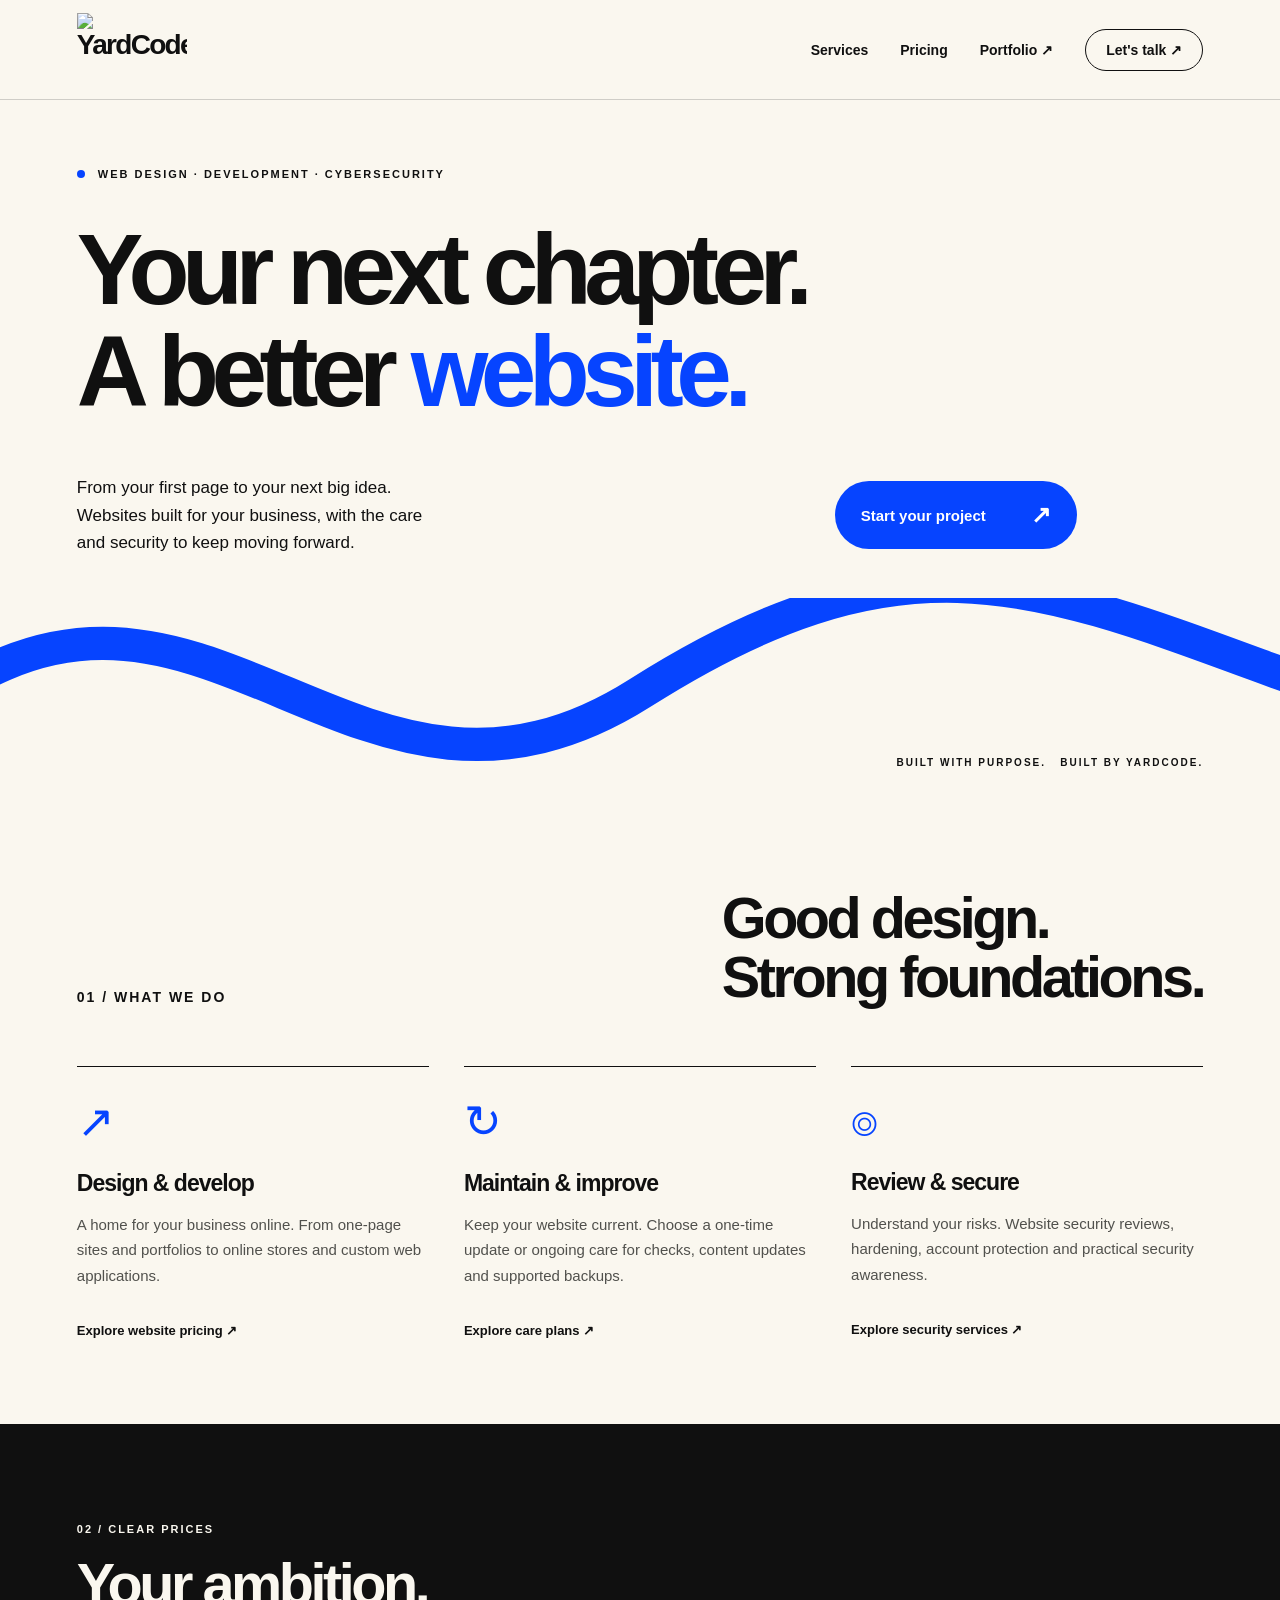
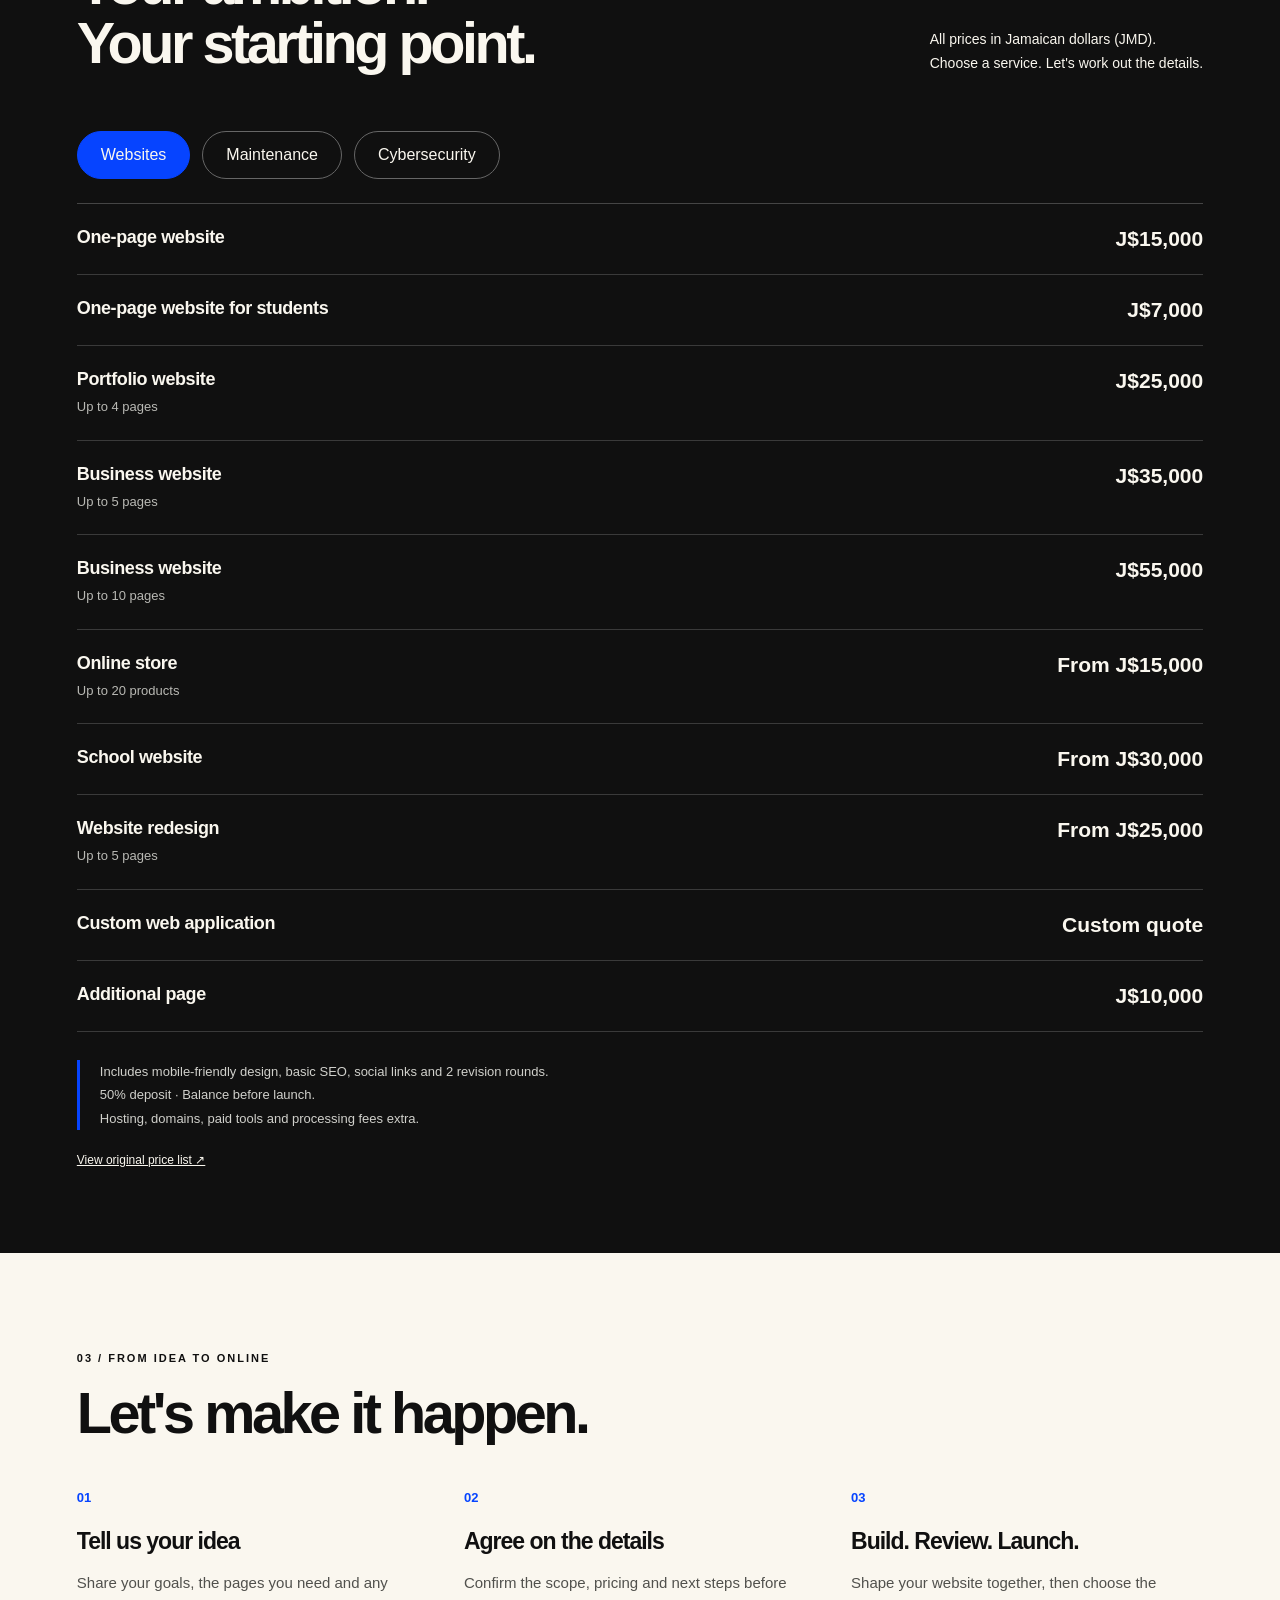
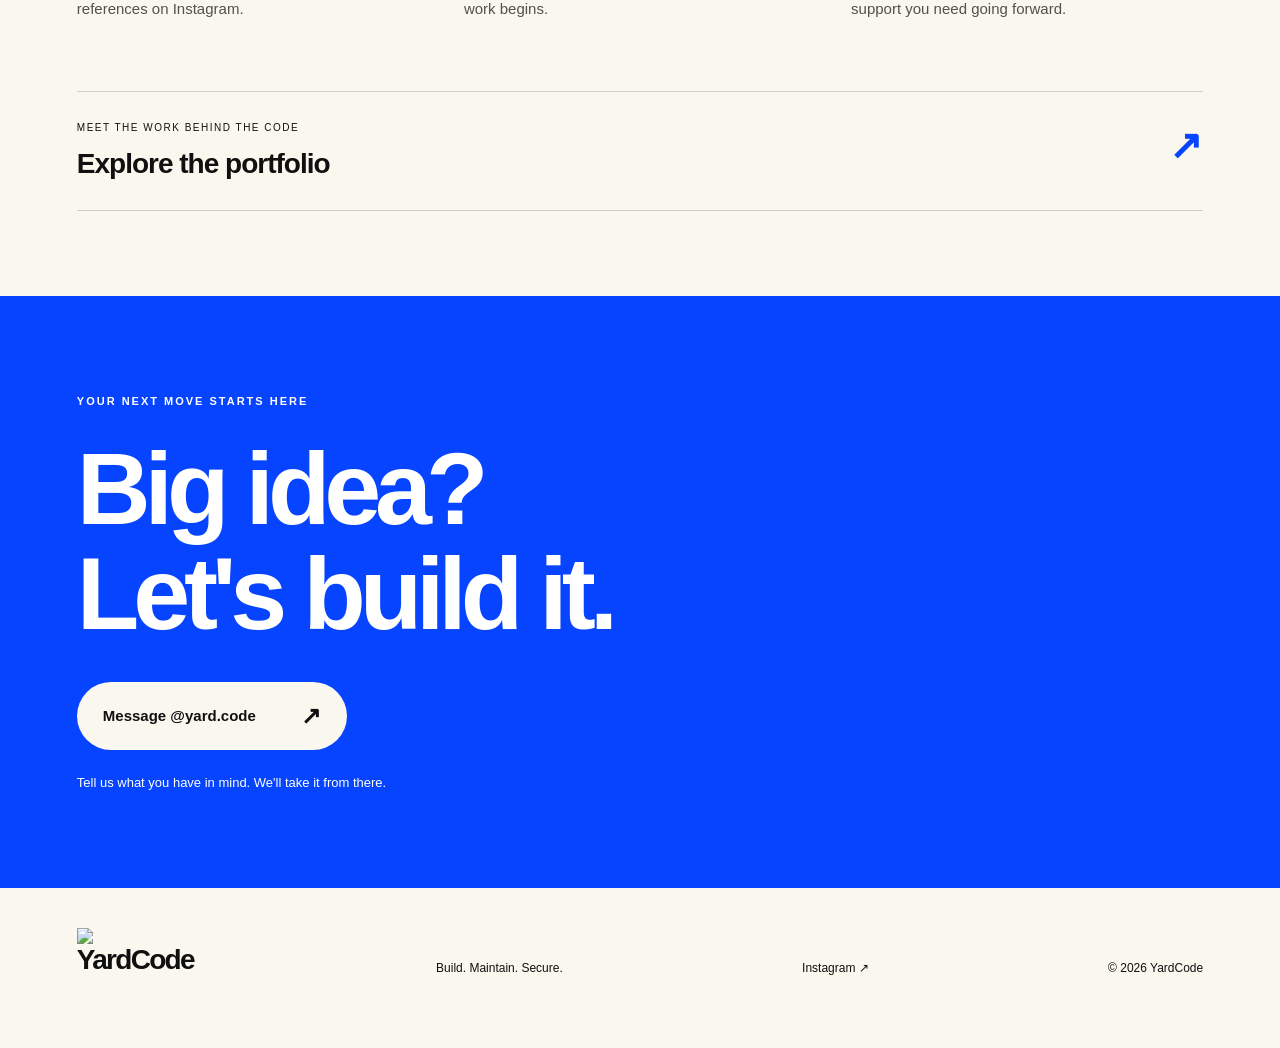
==== index.html @ d96e3e29 "Add responsive YardCode website" ====
<!doctype html>
<html lang="en"><head><meta charset="utf-8"><meta name="viewport" content="width=device-width,initial-scale=1"><meta name="description" content="YardCode web design, website maintenance and cybersecurity services. Explore transparent pricing in Jamaican dollars and discuss your project."><meta name="theme-color" content="#0644ff"><title>YardCode — Build. Maintain. Secure.</title><link rel="stylesheet" href="style.css"><script src="app.js" defer></script></head>
<body><a class="skip" href="#main">Skip to content</a>
<header><a class="wordmark" href="#" aria-label="YardCode home"><img src="assets/yardcode-logo.png" alt="YardCode" width="1536" height="1024"></a><button class="menu" aria-expanded="false" aria-controls="navigation">Menu +</button><nav id="navigation" aria-label="Main navigation"><a href="#services">Services</a><a href="#pricing">Pricing</a><a href="https://kevorwilliams18-a11y.github.io/" target="_blank" rel="noopener noreferrer">Portfolio ↗</a><a class="small-cta instagram" href="https://www.instagram.com/yard.code?psln=MWxhOWpmZmo4ZGNocQ==">Let's talk ↗</a></nav></header>
<main id="main"><section class="hero"><div class="eyebrow"><span class="dot"></span> WEB DESIGN · DEVELOPMENT · CYBERSECURITY</div><h1>Your next chapter.<br>A better <em>website.</em></h1><div class="hero-bottom"><p>From your first page to your next big idea.<br>Websites built for your business, with the care<br class="desktop"> and security to keep moving forward.</p><a class="button instagram" href="https://www.instagram.com/yard.code?psln=MWxhOWpmZmo4ZGNocQ==">Start your project <span>↗</span></a></div><div class="hero-art" aria-hidden="true"><svg viewBox="0 0 1200 200" preserveAspectRatio="none"><path d="M-100 150 C180 -140 320 300 600 100 S1000 5 1300 120"/></svg><span>BUILT WITH PURPOSE. &nbsp; BUILT BY YARDCODE.</span></div></section>
<section class="services section" id="services"><div class="section-top"><p class="eyebrow">01 / WHAT WE DO</p><h2>Good design.<br>Strong foundations.</h2></div><div class="service-grid"><article><span class="icon">↗</span><h3>Design & develop</h3><p>A home for your business online. From one-page sites and portfolios to online stores and custom web applications.</p><a href="#pricing" data-select="web">Explore website pricing ↗</a></article><article><span class="icon">↻</span><h3>Maintain & improve</h3><p>Keep your website current. Choose a one-time update or ongoing care for checks, content updates and supported backups.</p><a href="#pricing" data-select="care">Explore care plans ↗</a></article><article><span class="icon">⌾</span><h3>Review & secure</h3><p>Understand your risks. Website security reviews, hardening, account protection and practical security awareness.</p><a href="#pricing" data-select="security">Explore security services ↗</a></article></div></section>
<section class="pricing section" id="pricing"><div class="section-top"><div><p class="eyebrow">02 / CLEAR PRICES</p><h2>Your ambition.<br>Your starting point.</h2></div><p>All prices in Jamaican dollars (JMD).<br>Choose a service. Let's work out the details.</p></div><div class="tabs" role="tablist" aria-label="Pricing categories"><button id="tab-web" role="tab" aria-selected="true" aria-controls="price-panel" data-category="web">Websites</button><button id="tab-care" role="tab" aria-selected="false" aria-controls="price-panel" data-category="care" tabindex="-1">Maintenance</button><button id="tab-security" role="tab" aria-selected="false" aria-controls="price-panel" data-category="security" tabindex="-1">Cybersecurity</button></div><div id="price-panel" role="tabpanel" aria-labelledby="tab-web" tabindex="0"><div id="price-list"></div><div class="terms" id="terms"></div><a id="price-reference" href="assets/web-prices.jpeg" target="_blank" rel="noopener">View original price list ↗</a></div></section>
<section class="process section"><p class="eyebrow">03 / FROM IDEA TO ONLINE</p><h2>Let's make it happen.</h2><div class="process-grid"><article><b>01</b><h3>Tell us your idea</h3><p>Share your goals, the pages you need and any references on Instagram.</p></article><article><b>02</b><h3>Agree on the details</h3><p>Confirm the scope, pricing and next steps before work begins.</p></article><article><b>03</b><h3>Build. Review. Launch.</h3><p>Shape your website together, then choose the support you need going forward.</p></article></div><a class="portfolio" href="https://kevorwilliams18-a11y.github.io/" target="_blank" rel="noopener noreferrer"><span>MEET THE WORK BEHIND THE CODE</span><strong>Explore the portfolio</strong><b>↗</b></a></section>
<section class="contact section" id="contact"><p class="eyebrow">YOUR NEXT MOVE STARTS HERE</p><h2>Big idea?<br>Let's build it.</h2><a class="button light instagram" href="https://www.instagram.com/yard.code?psln=MWxhOWpmZmo4ZGNocQ==">Message @yard.code <span>↗</span></a><p>Tell us what you have in mind. We'll take it from there.</p></section></main><footer><a class="wordmark" href="#"><img src="assets/yardcode-logo.png" alt="YardCode" width="1536" height="1024"></a><p>Build. Maintain. Secure.</p><a class="instagram" href="https://www.instagram.com/yard.code?psln=MWxhOWpmZmo4ZGNocQ==">Instagram ↗</a><small>© <span id="year">2026</span> YardCode</small></footer></body></html>
---- style.css ----
:root{--paper:#faf7ef;--ink:#101010;--blue:#0644ff;--line:#cfcdc7}*{box-sizing:border-box}html{scroll-behavior:smooth;scroll-padding-top:100px}body{margin:0;background:var(--paper);color:var(--ink);font-family:Arial,Helvetica,sans-serif}a{color:inherit;text-decoration:none}button{font:inherit;cursor:pointer}a:focus-visible,button:focus-visible,[tabindex]:focus-visible{outline:3px solid #ff9c30;outline-offset:5px}.skip{position:fixed;top:-100px;z-index:10;background:var(--ink);color:white;padding:15px}.skip:focus{top:0}header{height:100px;display:flex;justify-content:space-between;align-items:center;padding:0 6%;border-bottom:1px solid var(--line)}.wordmark{font-size:28px;font-weight:900;letter-spacing:-1.7px}.wordmark span{color:var(--blue)}.wordmark b{display:inline-block;margin-left:8px;color:var(--blue)}nav{display:flex;gap:32px;align-items:center;font-size:14px;font-weight:600}.small-cta{border:1px solid var(--ink);border-radius:30px;padding:12px 20px}.menu{display:none}.hero{padding:65px 6% 0;overflow:hidden}.eyebrow{font-size:11px;font-weight:700;letter-spacing:2px;line-height:1.7}.dot{width:8px;height:8px;background:var(--blue);border-radius:50%;display:inline-block;margin-right:8px}h1{font-size:clamp(52px,7.8vw,120px);font-weight:800;letter-spacing:-.075em;line-height:1.02;margin:35px 0}h1 em{font-style:normal;color:var(--blue)}.hero-bottom{display:flex;align-items:center;justify-content:space-between;max-width:1000px}.hero-bottom p{font-size:17px;line-height:1.6}.button{display:inline-flex;justify-content:space-between;gap:45px;align-items:center;background:var(--blue);color:white;border-radius:50px;padding:20px 26px;font-size:15px;font-weight:700;transition:transform .2s}.button:hover{transform:translateY(-3px)}.button span{font-size:24px}.hero-art{height:190px;position:relative;margin:25px -7% 0;display:grid;align-items:end;text-align:right;padding:0 7% 20px}.hero-art svg{position:absolute;width:100%;height:100%;inset:0;z-index:-1}.hero-art path{fill:none;stroke:var(--blue);stroke-width:35}.hero-art span{font-size:10px;letter-spacing:2px;font-weight:700}.section{padding:85px 6%}.section-top{display:flex;justify-content:space-between;gap:40px;align-items:end;margin-bottom:42px}h2{font-size:clamp(35px,4.5vw,65px);line-height:1.03;letter-spacing:-.06em;margin:16px 0}.section-top>p{font-size:14px;line-height:1.7}.service-grid,.process-grid{display:grid;grid-template-columns:repeat(3,1fr);gap:35px}.service-grid article{border-top:1px solid var(--ink);padding-top:28px}.icon{font-size:45px;color:var(--blue)}h3{font-size:23px;letter-spacing:-1px;margin:22px 0 14px}article p{font-size:15px;line-height:1.7;color:#51514d}article a{font-size:13px;font-weight:700;display:inline-block;margin-top:20px}.pricing{background:var(--ink);color:var(--paper)}.tabs{display:flex;gap:12px;border-bottom:1px solid #454545;padding:0 0 24px}.tabs button{background:transparent;border:1px solid #666;color:var(--paper);padding:14px 23px;border-radius:30px}.tabs button[aria-selected=true]{background:var(--blue);border-color:var(--blue)}.price-row{display:grid;grid-template-columns:1fr auto;gap:20px;border-bottom:1px solid #3a3a3a;padding:23px 0}.price-row h3{margin:0;font-size:18px;letter-spacing:-.4px}.price-row p{color:#b9b9b4;font-size:13px;margin:7px 0 0;line-height:1.5}.price-row strong{font-size:21px;white-space:nowrap}.terms{margin:28px 0 20px;border-left:3px solid var(--blue);padding-left:20px;font-size:13px;line-height:1.8;color:#d0d0cb}#price-reference{font-size:12px;text-decoration:underline}.process-grid{margin-top:45px}.process-grid b{color:var(--blue);font-size:13px}.portfolio{border-top:1px solid var(--line);border-bottom:1px solid var(--line);display:grid;grid-template-columns:1fr auto;gap:15px;margin-top:55px;padding:30px 0}.portfolio span{font-size:10px;letter-spacing:1.5px}.portfolio strong{font-size:28px;letter-spacing:-1px;grid-column:1}.portfolio b{font-size:40px;color:var(--blue);grid-column:2;grid-row:1/3}.contact{background:var(--blue);color:white;position:relative}.contact h2{font-size:clamp(60px,8vw,110px);margin:25px 0 35px}.light{background:var(--paper);color:var(--ink)}.contact>p:last-child{font-size:13px;margin-top:25px}footer{padding:40px 6%;display:flex;gap:25px;align-items:center;justify-content:space-between}footer p,footer a:not(.wordmark),footer small{font-size:12px}a:hover{text-decoration:underline}.button:hover,.wordmark:hover{text-decoration:none}@media(min-width:1500px){header,.section,.hero,footer{padding-left:max(6%,calc((100vw - 1320px)/2));padding-right:max(6%,calc((100vw - 1320px)/2))}}@media(max-width:700px){header{height:80px}.menu{display:block;background:none;border:1px solid var(--line);border-radius:20px;padding:9px 14px;font-size:13px}nav{display:none;position:absolute;top:80px;left:0;right:0;padding:25px 6%;background:var(--paper);z-index:3;border-bottom:1px solid var(--line);align-items:start}nav.open{display:flex;flex-direction:column;gap:25px}.hero{padding-top:40px}h1{font-size:clamp(47px,10vw,70px);margin:28px 0}.hero-bottom{align-items:start;flex-direction:column;gap:15px}.hero-bottom p{font-size:15px}.hero-art{height:140px;margin-top:30px}.hero-art span{font-size:8px}.section{padding-top:55px;padding-bottom:55px}.section-top{flex-direction:column;align-items:start;gap:5px}.service-grid,.process-grid{grid-template-columns:1fr;gap:30px}.service-grid article p{max-width:450px}.service-grid article a{margin-top:8px}.tabs{gap:7px}.tabs button{padding:12px 11px;font-size:12px}.price-row{gap:12px}.price-row h3{font-size:15px}.price-row strong{font-size:16px}.price-row p{font-size:12px}.process-grid h3{margin-top:10px}footer{flex-wrap:wrap;gap:20px}footer small{width:100%}.desktop{display:none}}@media(prefers-reduced-motion:reduce){html{scroll-behavior:auto}.button{transition:none}}
.wordmark{display:inline-flex;align-items:center}.wordmark img{display:block;width:110px;height:auto}footer .wordmark img{width:120px}@media(max-width:700px){.wordmark img{width:90px}}
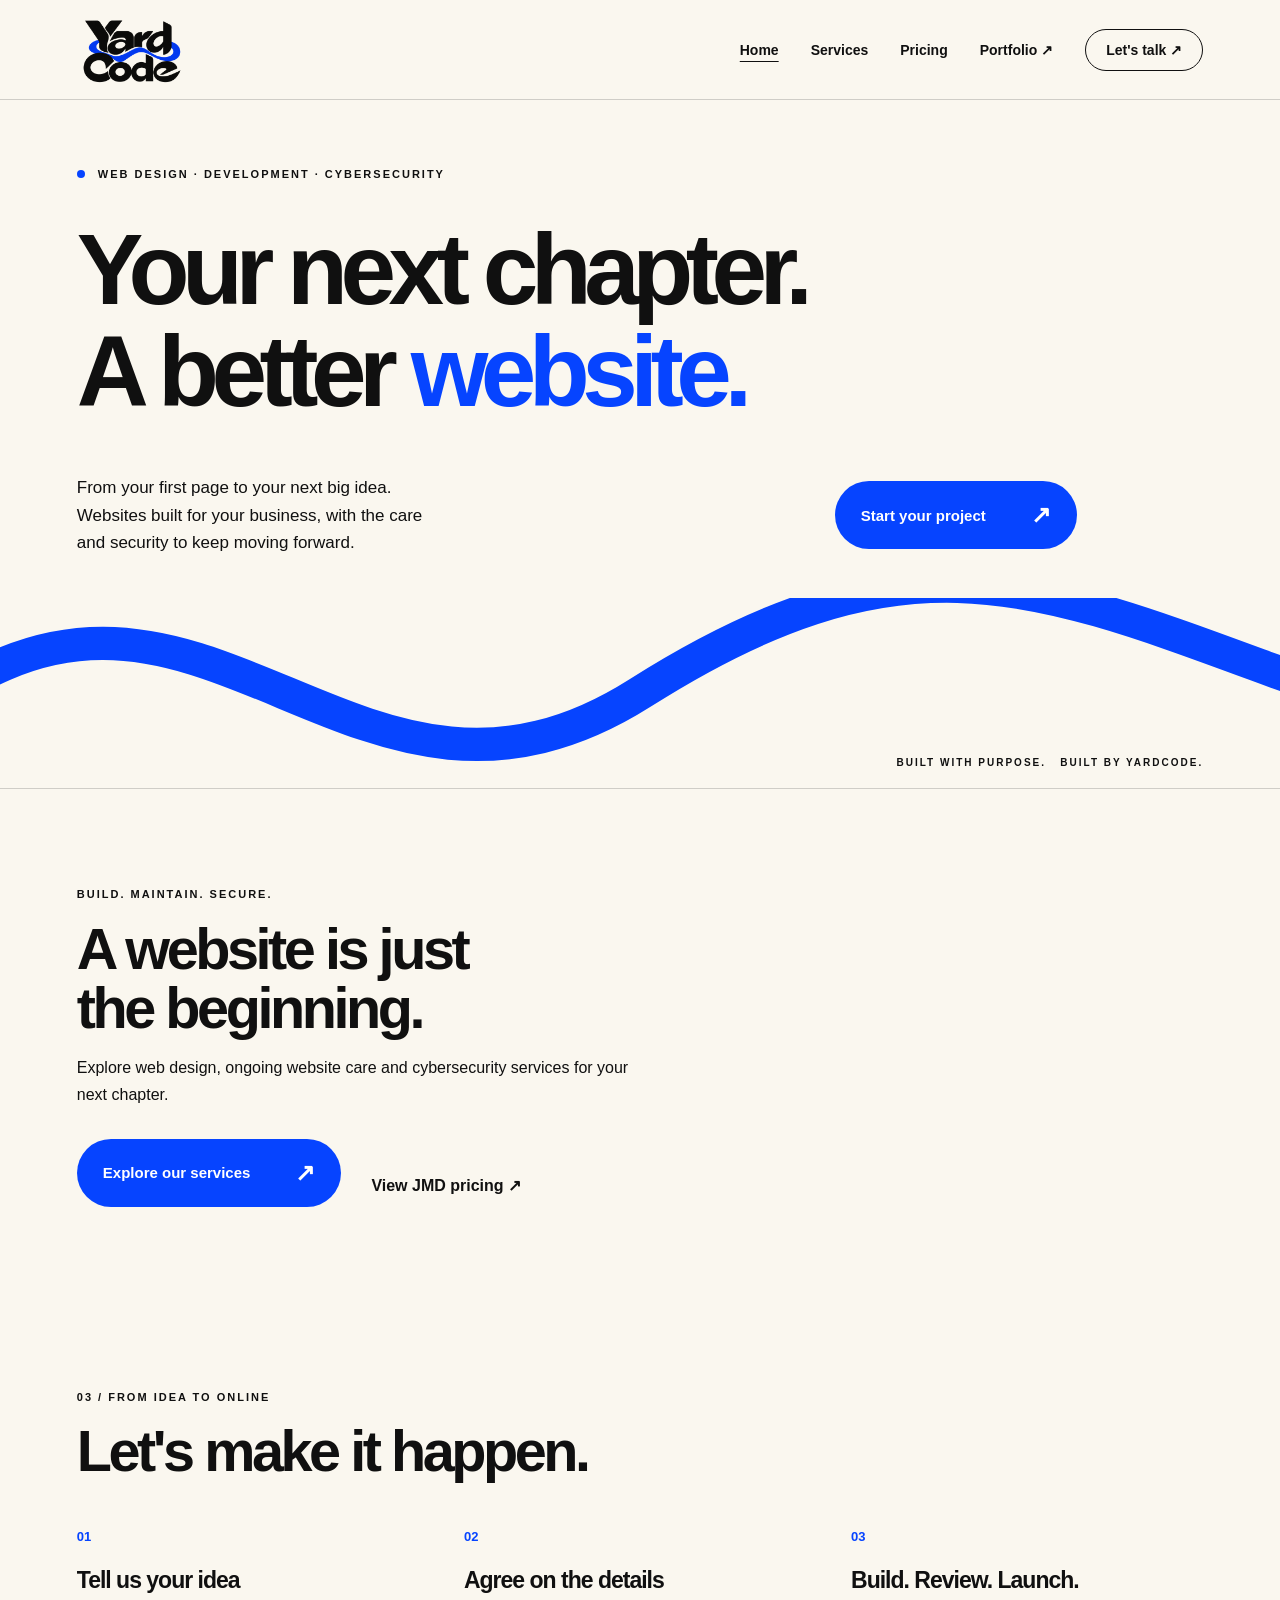
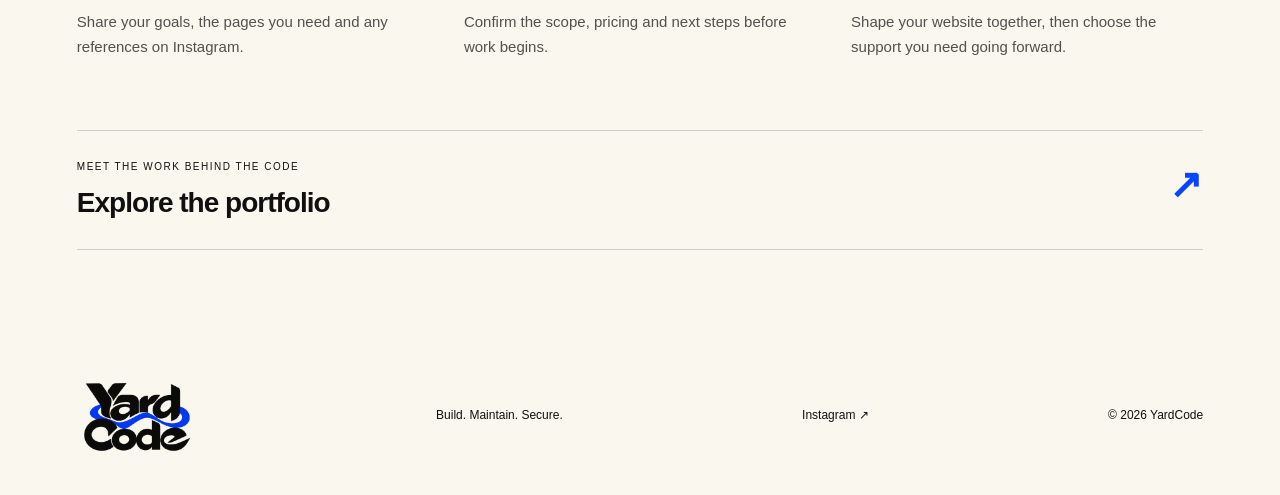
==== commit db1ac859: "Give navigation destinations their own pages" ====
--- a/index.html
+++ b/index.html
@@ -1,10 +1,6 @@
 <!doctype html>
 <html lang="en"><head><meta charset="utf-8"><meta name="viewport" content="width=device-width,initial-scale=1"><meta name="description" content="YardCode web design, website maintenance and cybersecurity services. Explore transparent pricing in Jamaican dollars and discuss your project."><meta name="theme-color" content="#0644ff"><title>YardCode — Build. Maintain. Secure.</title><link rel="stylesheet" href="style.css"><script src="app.js" defer></script></head>
 <body><a class="skip" href="#main">Skip to content</a>
-<header><a class="wordmark" href="#" aria-label="YardCode home"><img src="assets/yardcode-logo.png" alt="YardCode" width="1536" height="1024"></a><button class="menu" aria-expanded="false" aria-controls="navigation">Menu +</button><nav id="navigation" aria-label="Main navigation"><a href="#services">Services</a><a href="#pricing">Pricing</a><a href="https://kevorwilliams18-a11y.github.io/" target="_blank" rel="noopener noreferrer">Portfolio ↗</a><a class="small-cta instagram" href="https://www.instagram.com/yard.code?psln=MWxhOWpmZmo4ZGNocQ==">Let's talk ↗</a></nav></header>
-<main id="main"><section class="hero"><div class="eyebrow"><span class="dot"></span> WEB DESIGN · DEVELOPMENT · CYBERSECURITY</div><h1>Your next chapter.<br>A better <em>website.</em></h1><div class="hero-bottom"><p>From your first page to your next big idea.<br>Websites built for your business, with the care<br class="desktop"> and security to keep moving forward.</p><a class="button instagram" href="https://www.instagram.com/yard.code?psln=MWxhOWpmZmo4ZGNocQ==">Start your project <span>↗</span></a></div><div class="hero-art" aria-hidden="true"><svg viewBox="0 0 1200 200" preserveAspectRatio="none"><path d="M-100 150 C180 -140 320 300 600 100 S1000 5 1300 120"/></svg><span>BUILT WITH PURPOSE. &nbsp; BUILT BY YARDCODE.</span></div></section>
-<section class="services section" id="services"><div class="section-top"><p class="eyebrow">01 / WHAT WE DO</p><h2>Good design.<br>Strong foundations.</h2></div><div class="service-grid"><article><span class="icon">↗</span><h3>Design & develop</h3><p>A home for your business online. From one-page sites and portfolios to online stores and custom web applications.</p><a href="#pricing" data-select="web">Explore website pricing ↗</a></article><article><span class="icon">↻</span><h3>Maintain & improve</h3><p>Keep your website current. Choose a one-time update or ongoing care for checks, content updates and supported backups.</p><a href="#pricing" data-select="care">Explore care plans ↗</a></article><article><span class="icon">⌾</span><h3>Review & secure</h3><p>Understand your risks. Website security reviews, hardening, account protection and practical security awareness.</p><a href="#pricing" data-select="security">Explore security services ↗</a></article></div></section>
-<section class="pricing section" id="pricing"><div class="section-top"><div><p class="eyebrow">02 / CLEAR PRICES</p><h2>Your ambition.<br>Your starting point.</h2></div><p>All prices in Jamaican dollars (JMD).<br>Choose a service. Let's work out the details.</p></div><div class="tabs" role="tablist" aria-label="Pricing categories"><button id="tab-web" role="tab" aria-selected="true" aria-controls="price-panel" data-category="web">Websites</button><button id="tab-care" role="tab" aria-selected="false" aria-controls="price-panel" data-category="care" tabindex="-1">Maintenance</button><button id="tab-security" role="tab" aria-selected="false" aria-controls="price-panel" data-category="security" tabindex="-1">Cybersecurity</button></div><div id="price-panel" role="tabpanel" aria-labelledby="tab-web" tabindex="0"><div id="price-list"></div><div class="terms" id="terms"></div><a id="price-reference" href="assets/web-prices.jpeg" target="_blank" rel="noopener">View original price list ↗</a></div></section>
-<section class="process section"><p class="eyebrow">03 / FROM IDEA TO ONLINE</p><h2>Let's make it happen.</h2><div class="process-grid"><article><b>01</b><h3>Tell us your idea</h3><p>Share your goals, the pages you need and any references on Instagram.</p></article><article><b>02</b><h3>Agree on the details</h3><p>Confirm the scope, pricing and next steps before work begins.</p></article><article><b>03</b><h3>Build. Review. Launch.</h3><p>Shape your website together, then choose the support you need going forward.</p></article></div><a class="portfolio" href="https://kevorwilliams18-a11y.github.io/" target="_blank" rel="noopener noreferrer"><span>MEET THE WORK BEHIND THE CODE</span><strong>Explore the portfolio</strong><b>↗</b></a></section>
-<section class="contact section" id="contact"><p class="eyebrow">YOUR NEXT MOVE STARTS HERE</p><h2>Big idea?<br>Let's build it.</h2><a class="button light instagram" href="https://www.instagram.com/yard.code?psln=MWxhOWpmZmo4ZGNocQ==">Message @yard.code <span>↗</span></a><p>Tell us what you have in mind. We'll take it from there.</p></section></main><footer><a class="wordmark" href="#"><img src="assets/yardcode-logo.png" alt="YardCode" width="1536" height="1024"></a><p>Build. Maintain. Secure.</p><a class="instagram" href="https://www.instagram.com/yard.code?psln=MWxhOWpmZmo4ZGNocQ==">Instagram ↗</a><small>© <span id="year">2026</span> YardCode</small></footer></body></html>
+<header><a class="wordmark" href="index.html" aria-label="YardCode home"><img src="assets/yardcode-logo.png" alt="YardCode" width="1536" height="1024"></a><button class="menu" aria-expanded="false" aria-controls="navigation">Menu +</button><nav id="navigation" aria-label="Main navigation"><a href="index.html" aria-current="page">Home</a><a href="services.html">Services</a><a href="pricing.html">Pricing</a><a href="https://kevorwilliams18-a11y.github.io/" target="_blank" rel="noopener noreferrer">Portfolio ↗</a><a class="small-cta" href="contact.html">Let's talk ↗</a></nav></header>
+<main id="main"><section class="hero"><div class="eyebrow"><span class="dot"></span> WEB DESIGN · DEVELOPMENT · CYBERSECURITY</div><h1>Your next chapter.<br>A better <em>website.</em></h1><div class="hero-bottom"><p>From your first page to your next big idea.<br>Websites built for your business, with the care<br class="desktop"> and security to keep moving forward.</p><a class="button" href="contact.html">Start your project <span>↗</span></a></div><div class="hero-art" aria-hidden="true"><svg viewBox="0 0 1200 200" preserveAspectRatio="none"><path d="M-100 150 C180 -140 320 300 600 100 S1000 5 1300 120"/></svg><span>BUILT WITH PURPOSE. &nbsp; BUILT BY YARDCODE.</span></div></section><section class="section home-overview"><p class="eyebrow">BUILD. MAINTAIN. SECURE.</p><h2>A website is just<br>the beginning.</h2><p>Explore web design, ongoing website care and cybersecurity services for your next chapter.</p><div class="page-actions"><a class="button" href="services.html">Explore our services <span>↗</span></a><a class="text-link" href="pricing.html">View JMD pricing ↗</a></div></section><section class="process section"><p class="eyebrow">03 / FROM IDEA TO ONLINE</p><h2>Let's make it happen.</h2><div class="process-grid"><article><b>01</b><h3>Tell us your idea</h3><p>Share your goals, the pages you need and any references on Instagram.</p></article><article><b>02</b><h3>Agree on the details</h3><p>Confirm the scope, pricing and next steps before work begins.</p></article><article><b>03</b><h3>Build. Review. Launch.</h3><p>Shape your website together, then choose the support you need going forward.</p></article></div><a class="portfolio" href="https://kevorwilliams18-a11y.github.io/" target="_blank" rel="noopener noreferrer"><span>MEET THE WORK BEHIND THE CODE</span><strong>Explore the portfolio</strong><b>↗</b></a></section></main><footer><a class="wordmark" href="index.html"><img src="assets/yardcode-logo.png" alt="YardCode" width="1536" height="1024"></a><p>Build. Maintain. Secure.</p><a class="instagram" href="https://www.instagram.com/yard.code?psln=MWxhOWpmZmo4ZGNocQ==">Instagram ↗</a><small>© <span id="year">2026</span> YardCode</small></footer></body></html>
 
--- a/style.css
+++ b/style.css
@@ -1,2 +1,4 @@
 :root{--paper:#faf7ef;--ink:#101010;--blue:#0644ff;--line:#cfcdc7}*{box-sizing:border-box}html{scroll-behavior:smooth;scroll-padding-top:100px}body{margin:0;background:var(--paper);color:var(--ink);font-family:Arial,Helvetica,sans-serif}a{color:inherit;text-decoration:none}button{font:inherit;cursor:pointer}a:focus-visible,button:focus-visible,[tabindex]:focus-visible{outline:3px solid #ff9c30;outline-offset:5px}.skip{position:fixed;top:-100px;z-index:10;background:var(--ink);color:white;padding:15px}.skip:focus{top:0}header{height:100px;display:flex;justify-content:space-between;align-items:center;padding:0 6%;border-bottom:1px solid var(--line)}.wordmark{font-size:28px;font-weight:900;letter-spacing:-1.7px}.wordmark span{color:var(--blue)}.wordmark b{display:inline-block;margin-left:8px;color:var(--blue)}nav{display:flex;gap:32px;align-items:center;font-size:14px;font-weight:600}.small-cta{border:1px solid var(--ink);border-radius:30px;padding:12px 20px}.menu{display:none}.hero{padding:65px 6% 0;overflow:hidden}.eyebrow{font-size:11px;font-weight:700;letter-spacing:2px;line-height:1.7}.dot{width:8px;height:8px;background:var(--blue);border-radius:50%;display:inline-block;margin-right:8px}h1{font-size:clamp(52px,7.8vw,120px);font-weight:800;letter-spacing:-.075em;line-height:1.02;margin:35px 0}h1 em{font-style:normal;color:var(--blue)}.hero-bottom{display:flex;align-items:center;justify-content:space-between;max-width:1000px}.hero-bottom p{font-size:17px;line-height:1.6}.button{display:inline-flex;justify-content:space-between;gap:45px;align-items:center;background:var(--blue);color:white;border-radius:50px;padding:20px 26px;font-size:15px;font-weight:700;transition:transform .2s}.button:hover{transform:translateY(-3px)}.button span{font-size:24px}.hero-art{height:190px;position:relative;margin:25px -7% 0;display:grid;align-items:end;text-align:right;padding:0 7% 20px}.hero-art svg{position:absolute;width:100%;height:100%;inset:0;z-index:-1}.hero-art path{fill:none;stroke:var(--blue);stroke-width:35}.hero-art span{font-size:10px;letter-spacing:2px;font-weight:700}.section{padding:85px 6%}.section-top{display:flex;justify-content:space-between;gap:40px;align-items:end;margin-bottom:42px}h2{font-size:clamp(35px,4.5vw,65px);line-height:1.03;letter-spacing:-.06em;margin:16px 0}.section-top>p{font-size:14px;line-height:1.7}.service-grid,.process-grid{display:grid;grid-template-columns:repeat(3,1fr);gap:35px}.service-grid article{border-top:1px solid var(--ink);padding-top:28px}.icon{font-size:45px;color:var(--blue)}h3{font-size:23px;letter-spacing:-1px;margin:22px 0 14px}article p{font-size:15px;line-height:1.7;color:#51514d}article a{font-size:13px;font-weight:700;display:inline-block;margin-top:20px}.pricing{background:var(--ink);color:var(--paper)}.tabs{display:flex;gap:12px;border-bottom:1px solid #454545;padding:0 0 24px}.tabs button{background:transparent;border:1px solid #666;color:var(--paper);padding:14px 23px;border-radius:30px}.tabs button[aria-selected=true]{background:var(--blue);border-color:var(--blue)}.price-row{display:grid;grid-template-columns:1fr auto;gap:20px;border-bottom:1px solid #3a3a3a;padding:23px 0}.price-row h3{margin:0;font-size:18px;letter-spacing:-.4px}.price-row p{color:#b9b9b4;font-size:13px;margin:7px 0 0;line-height:1.5}.price-row strong{font-size:21px;white-space:nowrap}.terms{margin:28px 0 20px;border-left:3px solid var(--blue);padding-left:20px;font-size:13px;line-height:1.8;color:#d0d0cb}#price-reference{font-size:12px;text-decoration:underline}.process-grid{margin-top:45px}.process-grid b{color:var(--blue);font-size:13px}.portfolio{border-top:1px solid var(--line);border-bottom:1px solid var(--line);display:grid;grid-template-columns:1fr auto;gap:15px;margin-top:55px;padding:30px 0}.portfolio span{font-size:10px;letter-spacing:1.5px}.portfolio strong{font-size:28px;letter-spacing:-1px;grid-column:1}.portfolio b{font-size:40px;color:var(--blue);grid-column:2;grid-row:1/3}.contact{background:var(--blue);color:white;position:relative}.contact h2{font-size:clamp(60px,8vw,110px);margin:25px 0 35px}.light{background:var(--paper);color:var(--ink)}.contact>p:last-child{font-size:13px;margin-top:25px}footer{padding:40px 6%;display:flex;gap:25px;align-items:center;justify-content:space-between}footer p,footer a:not(.wordmark),footer small{font-size:12px}a:hover{text-decoration:underline}.button:hover,.wordmark:hover{text-decoration:none}@media(min-width:1500px){header,.section,.hero,footer{padding-left:max(6%,calc((100vw - 1320px)/2));padding-right:max(6%,calc((100vw - 1320px)/2))}}@media(max-width:700px){header{height:80px}.menu{display:block;background:none;border:1px solid var(--line);border-radius:20px;padding:9px 14px;font-size:13px}nav{display:none;position:absolute;top:80px;left:0;right:0;padding:25px 6%;background:var(--paper);z-index:3;border-bottom:1px solid var(--line);align-items:start}nav.open{display:flex;flex-direction:column;gap:25px}.hero{padding-top:40px}h1{font-size:clamp(47px,10vw,70px);margin:28px 0}.hero-bottom{align-items:start;flex-direction:column;gap:15px}.hero-bottom p{font-size:15px}.hero-art{height:140px;margin-top:30px}.hero-art span{font-size:8px}.section{padding-top:55px;padding-bottom:55px}.section-top{flex-direction:column;align-items:start;gap:5px}.service-grid,.process-grid{grid-template-columns:1fr;gap:30px}.service-grid article p{max-width:450px}.service-grid article a{margin-top:8px}.tabs{gap:7px}.tabs button{padding:12px 11px;font-size:12px}.price-row{gap:12px}.price-row h3{font-size:15px}.price-row strong{font-size:16px}.price-row p{font-size:12px}.process-grid h3{margin-top:10px}footer{flex-wrap:wrap;gap:20px}footer small{width:100%}.desktop{display:none}}@media(prefers-reduced-motion:reduce){html{scroll-behavior:auto}.button{transition:none}}
 .wordmark{display:inline-flex;align-items:center}.wordmark img{display:block;width:110px;height:auto}footer .wordmark img{width:120px}@media(max-width:700px){.wordmark img{width:90px}}
+
+nav a[aria-current="page"]{text-decoration:underline;text-underline-offset:6px}.page-intro{padding-bottom:45px}.page-intro h1{font-size:clamp(48px,6.8vw,96px)}.page-intro em{color:var(--blue);font-style:normal}.page-intro>p:last-child,.home-overview>p{max-width:580px;line-height:1.7}.page-actions{display:flex;align-items:center;gap:30px;flex-wrap:wrap;margin-top:30px}.text-link{display:inline-block;font-weight:700;margin-top:25px}.home-overview{border-top:1px solid var(--line)}@media(max-width:900px) and (min-width:701px){nav{gap:16px;font-size:12px}.small-cta{padding:12px}}
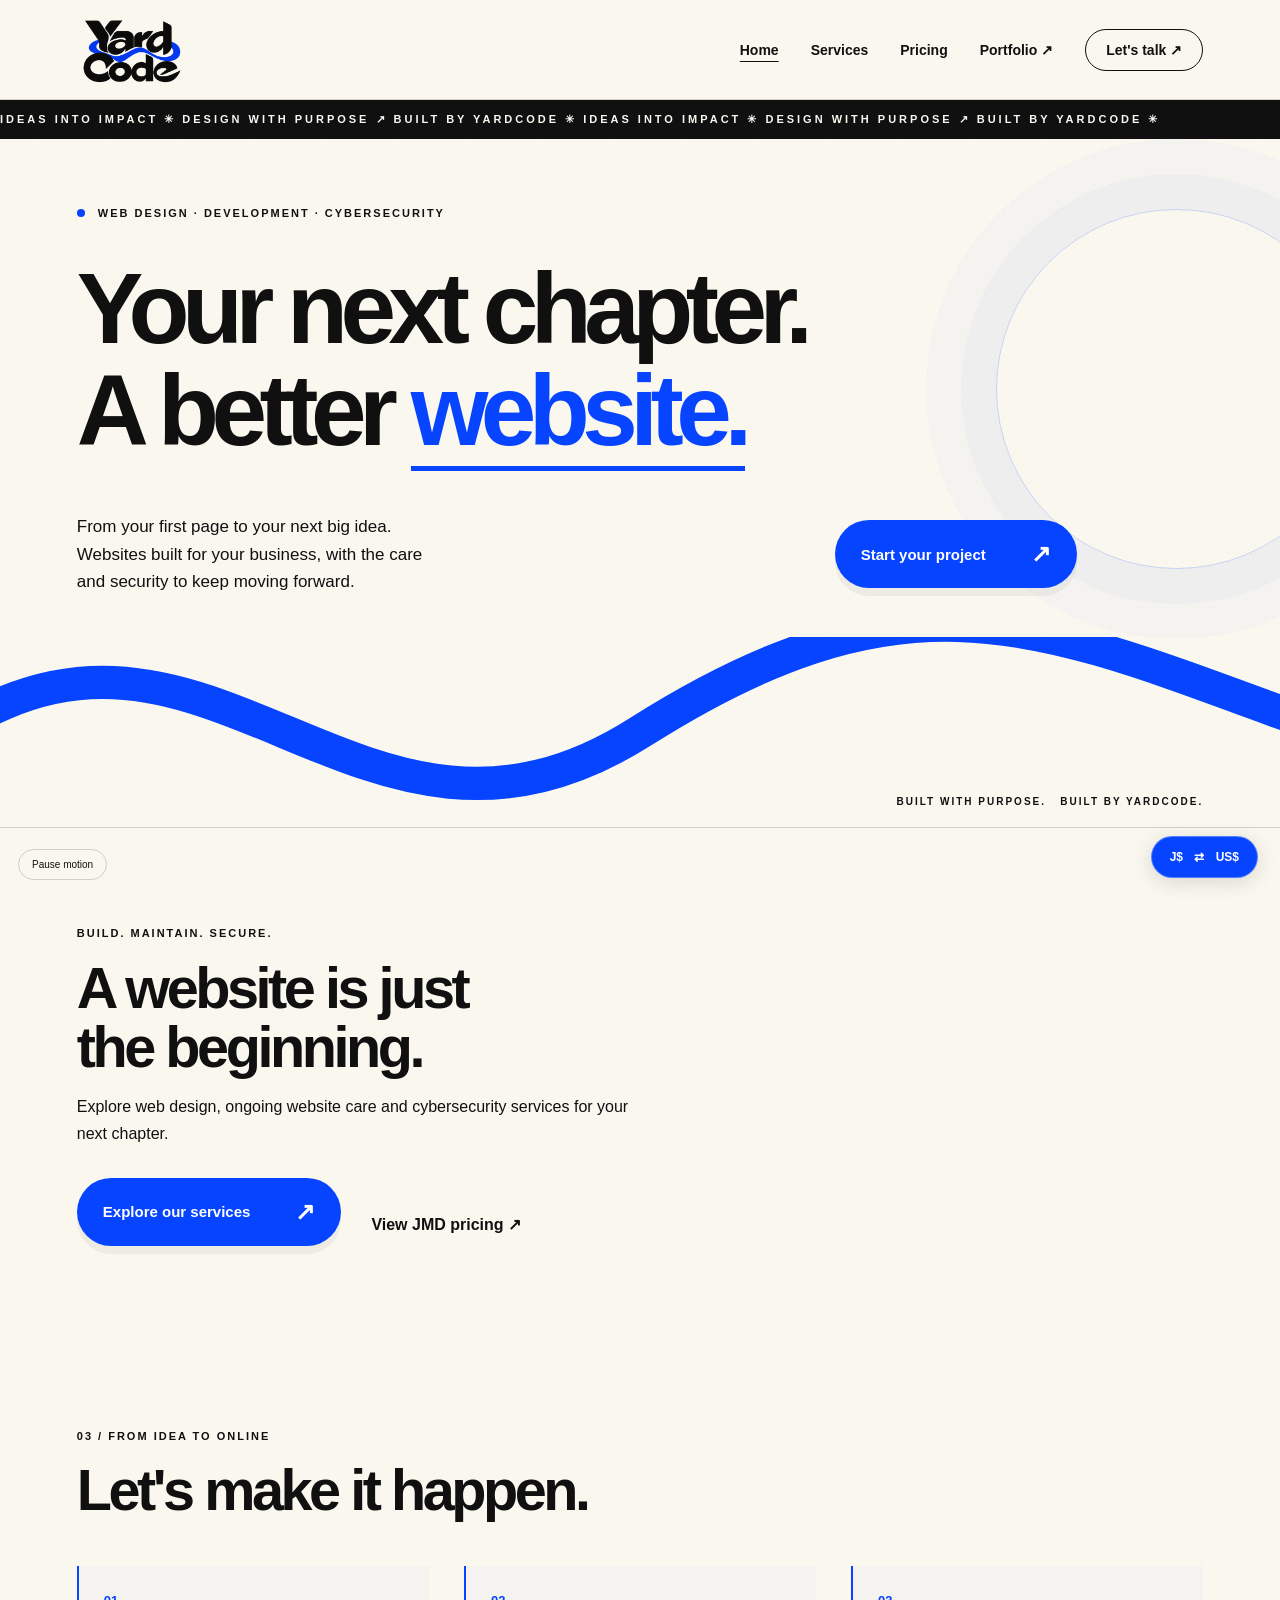
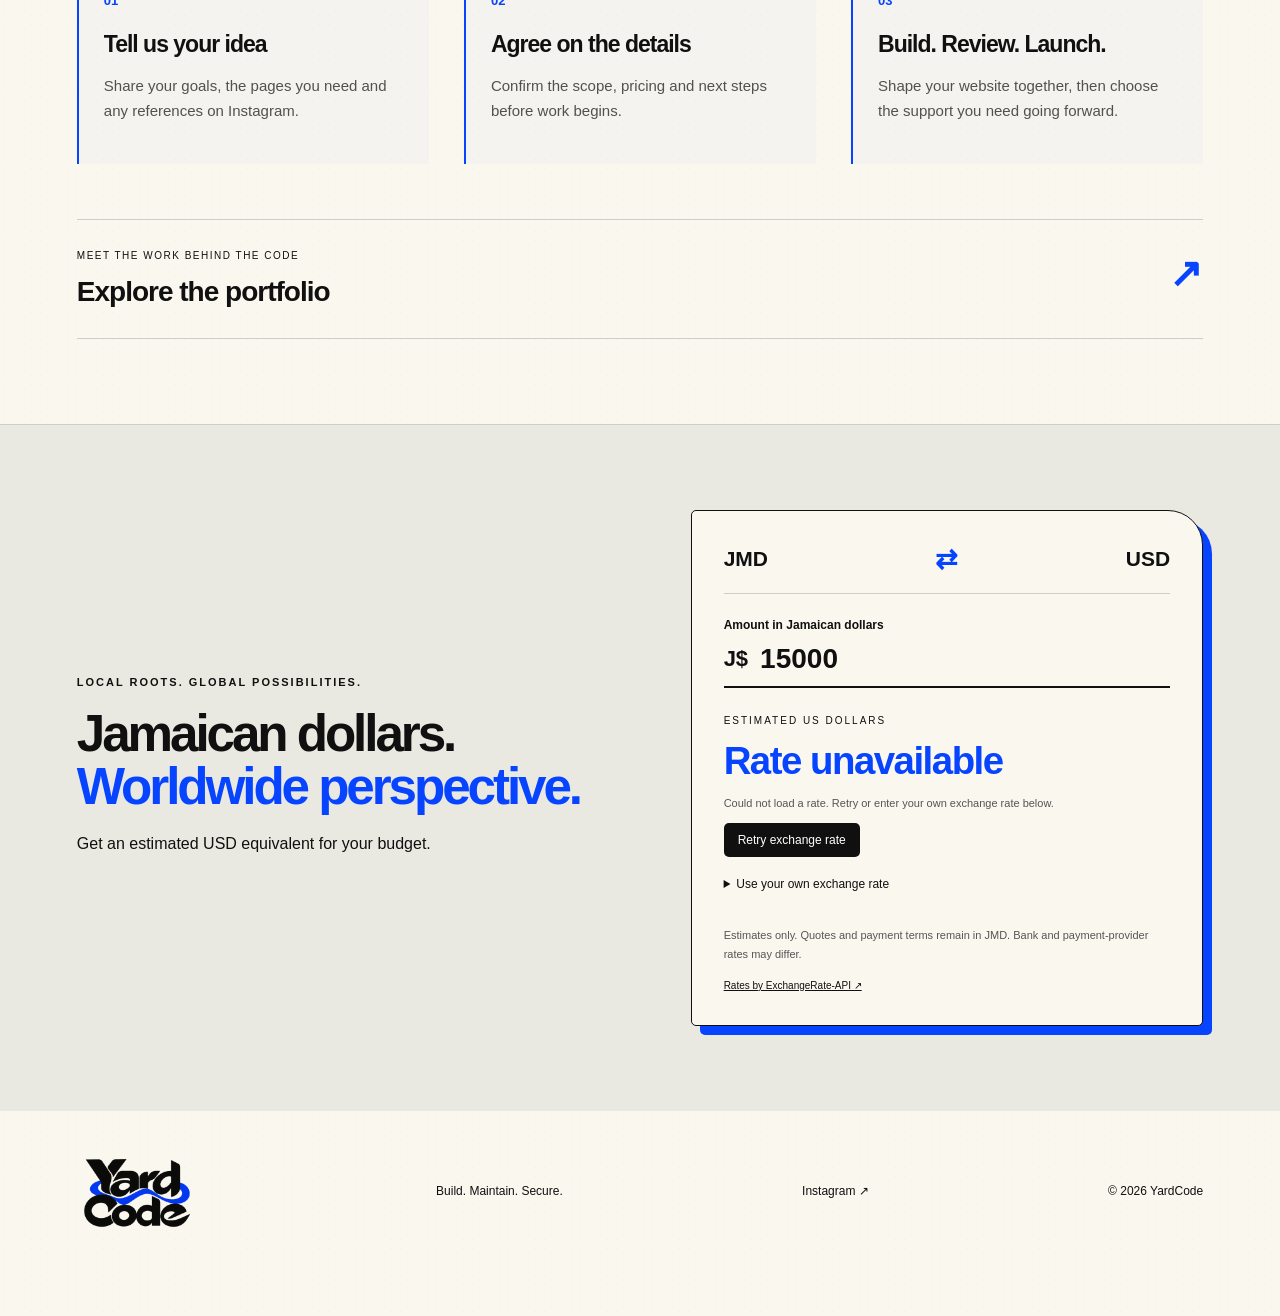
==== commit 7b10f0a1: "Add USD converter and animated studio design" ====
--- a/index.html
+++ b/index.html
@@ -1,6 +1,7 @@
 <!doctype html>
-<html lang="en"><head><meta charset="utf-8"><meta name="viewport" content="width=device-width,initial-scale=1"><meta name="description" content="YardCode web design, website maintenance and cybersecurity services. Explore transparent pricing in Jamaican dollars and discuss your project."><meta name="theme-color" content="#0644ff"><title>YardCode — Build. Maintain. Secure.</title><link rel="stylesheet" href="style.css"><script src="app.js" defer></script></head>
+<html lang="en"><head><meta charset="utf-8"><meta name="viewport" content="width=device-width,initial-scale=1"><meta name="description" content="YardCode web design, website maintenance and cybersecurity services. Explore transparent pricing in Jamaican dollars and discuss your project."><meta name="theme-color" content="#0644ff"><title>YardCode — Build. Maintain. Secure.</title><link rel="stylesheet" href="style.css?v=4"><script src="app.js?v=4" defer></script></head>
 <body><a class="skip" href="#main">Skip to content</a>
-<header><a class="wordmark" href="index.html" aria-label="YardCode home"><img src="assets/yardcode-logo.png" alt="YardCode" width="1536" height="1024"></a><button class="menu" aria-expanded="false" aria-controls="navigation">Menu +</button><nav id="navigation" aria-label="Main navigation"><a href="index.html" aria-current="page">Home</a><a href="services.html">Services</a><a href="pricing.html">Pricing</a><a href="https://kevorwilliams18-a11y.github.io/" target="_blank" rel="noopener noreferrer">Portfolio ↗</a><a class="small-cta" href="contact.html">Let's talk ↗</a></nav></header>
-<main id="main"><section class="hero"><div class="eyebrow"><span class="dot"></span> WEB DESIGN · DEVELOPMENT · CYBERSECURITY</div><h1>Your next chapter.<br>A better <em>website.</em></h1><div class="hero-bottom"><p>From your first page to your next big idea.<br>Websites built for your business, with the care<br class="desktop"> and security to keep moving forward.</p><a class="button" href="contact.html">Start your project <span>↗</span></a></div><div class="hero-art" aria-hidden="true"><svg viewBox="0 0 1200 200" preserveAspectRatio="none"><path d="M-100 150 C180 -140 320 300 600 100 S1000 5 1300 120"/></svg><span>BUILT WITH PURPOSE. &nbsp; BUILT BY YARDCODE.</span></div></section><section class="section home-overview"><p class="eyebrow">BUILD. MAINTAIN. SECURE.</p><h2>A website is just<br>the beginning.</h2><p>Explore web design, ongoing website care and cybersecurity services for your next chapter.</p><div class="page-actions"><a class="button" href="services.html">Explore our services <span>↗</span></a><a class="text-link" href="pricing.html">View JMD pricing ↗</a></div></section><section class="process section"><p class="eyebrow">03 / FROM IDEA TO ONLINE</p><h2>Let's make it happen.</h2><div class="process-grid"><article><b>01</b><h3>Tell us your idea</h3><p>Share your goals, the pages you need and any references on Instagram.</p></article><article><b>02</b><h3>Agree on the details</h3><p>Confirm the scope, pricing and next steps before work begins.</p></article><article><b>03</b><h3>Build. Review. Launch.</h3><p>Shape your website together, then choose the support you need going forward.</p></article></div><a class="portfolio" href="https://kevorwilliams18-a11y.github.io/" target="_blank" rel="noopener noreferrer"><span>MEET THE WORK BEHIND THE CODE</span><strong>Explore the portfolio</strong><b>↗</b></a></section></main><footer><a class="wordmark" href="index.html"><img src="assets/yardcode-logo.png" alt="YardCode" width="1536" height="1024"></a><p>Build. Maintain. Secure.</p><a class="instagram" href="https://www.instagram.com/yard.code?psln=MWxhOWpmZmo4ZGNocQ==">Instagram ↗</a><small>© <span id="year">2026</span> YardCode</small></footer></body></html>
+<header><a class="wordmark" href="index.html" aria-label="YardCode home"><img src="assets/yardcode-logo.png" alt="YardCode" width="1536" height="1024"></a><button class="menu" aria-expanded="false" aria-controls="navigation">Menu +</button><nav id="navigation" aria-label="Main navigation"><a href="index.html" aria-current="page">Home</a><a href="services.html">Services</a><a href="pricing.html">Pricing</a><a href="https://kevorwilliams18-a11y.github.io/" target="_blank" rel="noopener noreferrer">Portfolio ↗</a><a class="small-cta" href="contact.html">Let's talk ↗</a></nav></header><div class="brand-ticker" aria-hidden="true"><div>IDEAS INTO IMPACT ✳ DESIGN WITH PURPOSE ↗ BUILT BY YARDCODE ✳ IDEAS INTO IMPACT ✳ DESIGN WITH PURPOSE ↗ BUILT BY YARDCODE ✳</div></div>
+<main id="main"><section class="hero"><div class="eyebrow"><span class="dot"></span> WEB DESIGN · DEVELOPMENT · CYBERSECURITY</div><h1>Your next chapter.<br>A better <em>website.</em></h1><div class="hero-bottom"><p>From your first page to your next big idea.<br>Websites built for your business, with the care<br class="desktop"> and security to keep moving forward.</p><a class="button" href="contact.html">Start your project <span>↗</span></a></div><div class="hero-art" aria-hidden="true"><svg viewBox="0 0 1200 200" preserveAspectRatio="none"><path d="M-100 150 C180 -140 320 300 600 100 S1000 5 1300 120"/></svg><span>BUILT WITH PURPOSE. &nbsp; BUILT BY YARDCODE.</span></div></section><section class="section home-overview"><p class="eyebrow">BUILD. MAINTAIN. SECURE.</p><h2>A website is just<br>the beginning.</h2><p>Explore web design, ongoing website care and cybersecurity services for your next chapter.</p><div class="page-actions"><a class="button" href="services.html">Explore our services <span>↗</span></a><a class="text-link" href="pricing.html">View JMD pricing ↗</a></div></section><section class="process section"><p class="eyebrow">03 / FROM IDEA TO ONLINE</p><h2>Let's make it happen.</h2><div class="process-grid"><article><b>01</b><h3>Tell us your idea</h3><p>Share your goals, the pages you need and any references on Instagram.</p></article><article><b>02</b><h3>Agree on the details</h3><p>Confirm the scope, pricing and next steps before work begins.</p></article><article><b>03</b><h3>Build. Review. Launch.</h3><p>Shape your website together, then choose the support you need going forward.</p></article></div><a class="portfolio" href="https://kevorwilliams18-a11y.github.io/" target="_blank" rel="noopener noreferrer"><span>MEET THE WORK BEHIND THE CODE</span><strong>Explore the portfolio</strong><b>↗</b></a></section><section class="section currency-section" id="currency-converter"><div><p class="eyebrow">LOCAL ROOTS. GLOBAL POSSIBILITIES.</p><h2>Jamaican dollars.<br><em>Worldwide perspective.</em></h2><p>Get an estimated USD equivalent for your budget.</p></div><div class="converter-card"><div class="converter-heading"><span>JMD</span><b>⇄</b><span>USD</span></div><label for="jmd-amount">Amount in Jamaican dollars</label><div class="amount-field"><span>J$</span><input id="jmd-amount" type="number" min="0" step="any" value="15000" inputmode="decimal"></div><p class="conversion-label">ESTIMATED US DOLLARS</p><output id="usd-result" for="jmd-amount" aria-live="polite">Loading rate…</output><p id="fx-status" role="status">Checking the latest available exchange rate.</p><button type="button" id="fx-retry" hidden>Retry exchange rate</button><details class="manual-rate"><summary>Use your own exchange rate</summary><label for="manual-rate">JMD for 1 USD</label><input id="manual-rate" type="number" min="0.000001" step="any" placeholder="Enter a rate"><button type="button" id="fx-manual">Apply rate</button></details><p class="fx-note">Estimates only. Quotes and payment terms remain in JMD. Bank and payment-provider rates may differ.</p><a href="https://www.exchangerate-api.com" target="_blank" rel="noopener noreferrer">Rates by ExchangeRate-API ↗</a></div></section><a class="converter-fab" href="#currency-converter" aria-label="Open JMD to USD converter">J$ <span>⇄</span> US$</a><button class="motion-toggle" type="button" aria-pressed="false">Pause motion</button></main><footer><a class="wordmark" href="index.html"><img src="assets/yardcode-logo.png" alt="YardCode" width="1536" height="1024"></a><p>Build. Maintain. Secure.</p><a class="instagram" href="https://www.instagram.com/yard.code?psln=MWxhOWpmZmo4ZGNocQ==">Instagram ↗</a><small>© <span id="year">2026</span> YardCode</small></footer></body></html>
 
+
--- a/style.css
+++ b/style.css
@@ -2,3 +2,13 @@
 .wordmark{display:inline-flex;align-items:center}.wordmark img{display:block;width:110px;height:auto}footer .wordmark img{width:120px}@media(max-width:700px){.wordmark img{width:90px}}
 
 nav a[aria-current="page"]{text-decoration:underline;text-underline-offset:6px}.page-intro{padding-bottom:45px}.page-intro h1{font-size:clamp(48px,6.8vw,96px)}.page-intro em{color:var(--blue);font-style:normal}.page-intro>p:last-child,.home-overview>p{max-width:580px;line-height:1.7}.page-actions{display:flex;align-items:center;gap:30px;flex-wrap:wrap;margin-top:30px}.text-link{display:inline-block;font-weight:700;margin-top:25px}.home-overview{border-top:1px solid var(--line)}@media(max-width:900px) and (min-width:701px){nav{gap:16px;font-size:12px}.small-cta{padding:12px}}
+
+.service-jump{padding-top:20px;padding-bottom:30px}.service-jump .page-actions{margin-top:15px;font-size:14px;font-weight:700}.service-catalog{border-top:1px solid var(--line)}.catalog-intro{max-width:690px;font-size:17px;line-height:1.7;margin:22px 0 35px}.catalog-grid{display:grid;grid-template-columns:repeat(2,minmax(0,1fr));gap:0 45px}.catalog-grid article{border-top:1px solid var(--line);padding:6px 0 22px}.catalog-grid h3{font-size:21px}.catalog-note{border-left:3px solid var(--blue);padding-left:18px;font-size:13px;line-height:1.7;max-width:700px;margin:25px 0 0}@media(max-width:700px){.catalog-grid{grid-template-columns:1fr}.service-jump .page-actions{gap:20px}.catalog-intro{font-size:15px}}
+
+/* YardCode: the electric studio */
+body{background-image:radial-gradient(#0644ff0c .7px,transparent .7px);background-size:9px 9px}header{background:var(--paper);position:relative;z-index:5}.wordmark{transition:transform .35s}.wordmark:hover{transform:rotate(-5deg) scale(1.05)}nav a{position:relative}nav a:not(.small-cta):after{content:'';position:absolute;height:2px;left:0;right:0;bottom:-7px;background:var(--blue);transform:scaleX(0);transform-origin:left;transition:transform .3s}nav a:hover:after{transform:scaleX(1)}
+.brand-ticker{background:var(--ink);color:var(--paper);overflow:hidden;padding:13px 0;font-size:11px;letter-spacing:3px;font-weight:700;white-space:nowrap}.brand-ticker>div{width:max-content;animation:ticker-drift 30s linear infinite}.hero,.page-intro{position:relative;isolation:isolate}.hero:before,.page-intro:before{content:'';position:absolute;z-index:-1;width:clamp(180px,28vw,440px);aspect-ratio:1;right:-6%;top:70px;border:1px solid #0644ff35;border-radius:50%;box-shadow:0 0 0 35px #0644ff06,0 0 0 70px #0644ff05;animation:orbit-breathe 9s ease-in-out infinite;pointer-events:none}.hero h1,.page-intro h1{animation:headline-arrive .8s both}.hero h1 em,.page-intro h1 em{position:relative}.hero h1 em:after,.page-intro h1 em:after{content:'';position:absolute;left:0;right:0;bottom:-5px;height:5px;background:var(--blue);transform-origin:left;animation:ink-line 1s .6s both}.hero-art svg{animation:ribbon-flow 7s ease-in-out infinite alternate}.dot{animation:signal-pulse 2.5s infinite}.button{box-shadow:0 8px 0 #0000000c;transition:transform .25s,box-shadow .25s}.button:hover{transform:translateY(-5px) rotate(-1deg);box-shadow:0 13px 0 #00000012}.button span{transition:transform .3s}.button:hover span{transform:translate(4px,-4px)}
+.catalog-grid{counter-reset:offer}.catalog-grid article{counter-increment:offer;position:relative;padding:25px 24px 25px;border:1px solid var(--line);margin-bottom:16px;border-radius:4px 24px 4px 4px;background:#faf7efcc;transition:transform .3s,background .3s,box-shadow .3s}.catalog-grid article:before{content:counter(offer,decimal-leading-zero);font-size:10px;letter-spacing:2px;color:var(--blue);font-weight:bold}.catalog-grid article:after{content:'↗';position:absolute;right:22px;top:20px;color:var(--blue);font-size:22px;transition:transform .3s}.catalog-grid article:hover{transform:translateY(-5px);background:#fffdf8;box-shadow:6px 7px 0 #0644ff14}.catalog-grid article:hover:after{transform:rotate(45deg)}.catalog-grid h3{margin-top:16px}.catalog-grid article p{margin-bottom:0}.process-grid article{padding:25px;border-left:2px solid var(--blue);background:#0644ff05;transition:background .3s}.process-grid article:hover{background:#0644ff0c}.portfolio{transition:padding .3s,background .3s}.portfolio:hover{padding-left:20px;padding-right:20px;background:#0644ff08}.contact{overflow:hidden}.contact:after{content:'✳';position:absolute;font-size:400px;line-height:1;right:-30px;top:20px;opacity:.12;animation:studio-spin 70s linear infinite;pointer-events:none}
+.currency-section{background:#eae9e1;display:grid;grid-template-columns:1.1fr 1fr;gap:50px;align-items:center;border-top:1px solid var(--line);position:relative}.currency-section h2{font-size:clamp(34px,4vw,58px)}.currency-section h2 em{font-style:normal;color:var(--blue)}.currency-section>div>p:not(.eyebrow){line-height:1.7}.converter-card{background:var(--paper);padding:32px;border:1px solid var(--ink);border-radius:5px 35px 5px 5px;box-shadow:9px 9px 0 var(--blue)}.converter-heading{display:flex;align-items:center;justify-content:space-between;border-bottom:1px solid var(--line);padding-bottom:18px;margin-bottom:24px;font-weight:800;font-size:21px}.converter-heading b{color:var(--blue);font-size:27px}.converter-card label{display:block;font-size:12px;font-weight:700;margin-bottom:10px}.amount-field{display:flex;align-items:center;border-bottom:2px solid var(--ink);padding-bottom:10px;gap:10px;font-weight:700;font-size:22px}.amount-field input{width:100%;border:0;background:transparent;font:inherit;font-size:28px;min-width:0;color:var(--ink)}.converter-card input:focus-visible{outline:2px solid var(--blue);outline-offset:3px}.conversion-label{font-size:10px;letter-spacing:2px;margin:24px 0 10px}.converter-card output{display:block;color:var(--blue);font-size:clamp(27px,3vw,42px);font-weight:800;letter-spacing:-1.5px;overflow-wrap:anywhere}#fx-status,.fx-note{font-size:11px;line-height:1.7;color:#555}.converter-card>a{font-size:10px;text-decoration:underline}.manual-rate{font-size:12px;margin:20px 0}.manual-rate summary{cursor:pointer;margin-bottom:15px}.manual-rate input{width:100%;padding:10px;border:1px solid var(--line);border-radius:4px;background:var(--paper);margin-bottom:10px}.manual-rate button,#fx-retry{background:var(--ink);border:0;color:white;padding:10px 14px;border-radius:5px;font-size:12px}.converter-fab{position:fixed;z-index:8;bottom:22px;right:22px;border:1px solid #ffffff50;background:var(--blue);color:white;padding:13px 18px;border-radius:30px;box-shadow:0 4px 20px #0002;font-size:12px;font-weight:700;transition:transform .3s}.converter-fab:hover{transform:translateY(-4px);text-decoration:none}.converter-fab span{padding:0 8px}.motion-toggle{position:fixed;z-index:8;bottom:20px;left:18px;background:var(--paper);color:var(--ink);border:1px solid var(--line);padding:9px 13px;border-radius:20px;font-size:10px}.currency-switch{display:flex;gap:10px;align-items:center;flex-wrap:wrap;margin-bottom:28px;font-size:12px}.currency-switch button{border:1px solid #777;background:none;color:var(--paper);padding:10px 18px;border-radius:22px}.currency-switch button[aria-pressed=true]{background:var(--paper);color:var(--ink)}.currency-switch button:disabled{opacity:.4;cursor:wait}#pricing-fx-note{width:100%;font-size:11px;color:#b9b9b4}.reveal{opacity:0;transform:translateY(22px);transition:opacity .65s var(--delay,0ms),transform .65s var(--delay,0ms)}.reveal.is-visible{opacity:1;transform:translateY(0)}footer{padding-bottom:85px}
+@keyframes ticker-drift{to{transform:translateX(-50%)}}@keyframes orbit-breathe{50%{transform:translate(-25px,20px) scale(.88)}}@keyframes ribbon-flow{to{transform:translateY(12px) scaleX(1.05)}}@keyframes headline-arrive{from{opacity:0;transform:translateY(20px)}to{opacity:1;transform:translateY(0)}}@keyframes ink-line{from{transform:scaleX(0)}to{transform:scaleX(1)}}@keyframes signal-pulse{50%{box-shadow:0 0 0 6px #0644ff15}}@keyframes studio-spin{to{transform:rotate(360deg)}}
+.motion-paused *,.motion-paused *:before,.motion-paused *:after{animation:none!important;transition:none!important}.motion-paused .reveal{opacity:1;transform:none}.motion-paused{scroll-behavior:auto}@media(max-width:700px){.currency-section{grid-template-columns:1fr;gap:30px}.converter-card{padding:24px;box-shadow:6px 6px 0 var(--blue)}.brand-ticker{font-size:9px;padding:10px 0}.hero:before,.page-intro:before{opacity:.5}.converter-fab{bottom:15px;right:12px;font-size:11px}.contact:after{font-size:260px}.motion-toggle{bottom:17px;left:12px}.catalog-grid article:hover{transform:none}.hero h1 em:after,.page-intro h1 em:after{height:3px}}@media(prefers-reduced-motion:reduce){*,*:before,*:after{animation:none!important;transition:none!important}.reveal{opacity:1;transform:none}}
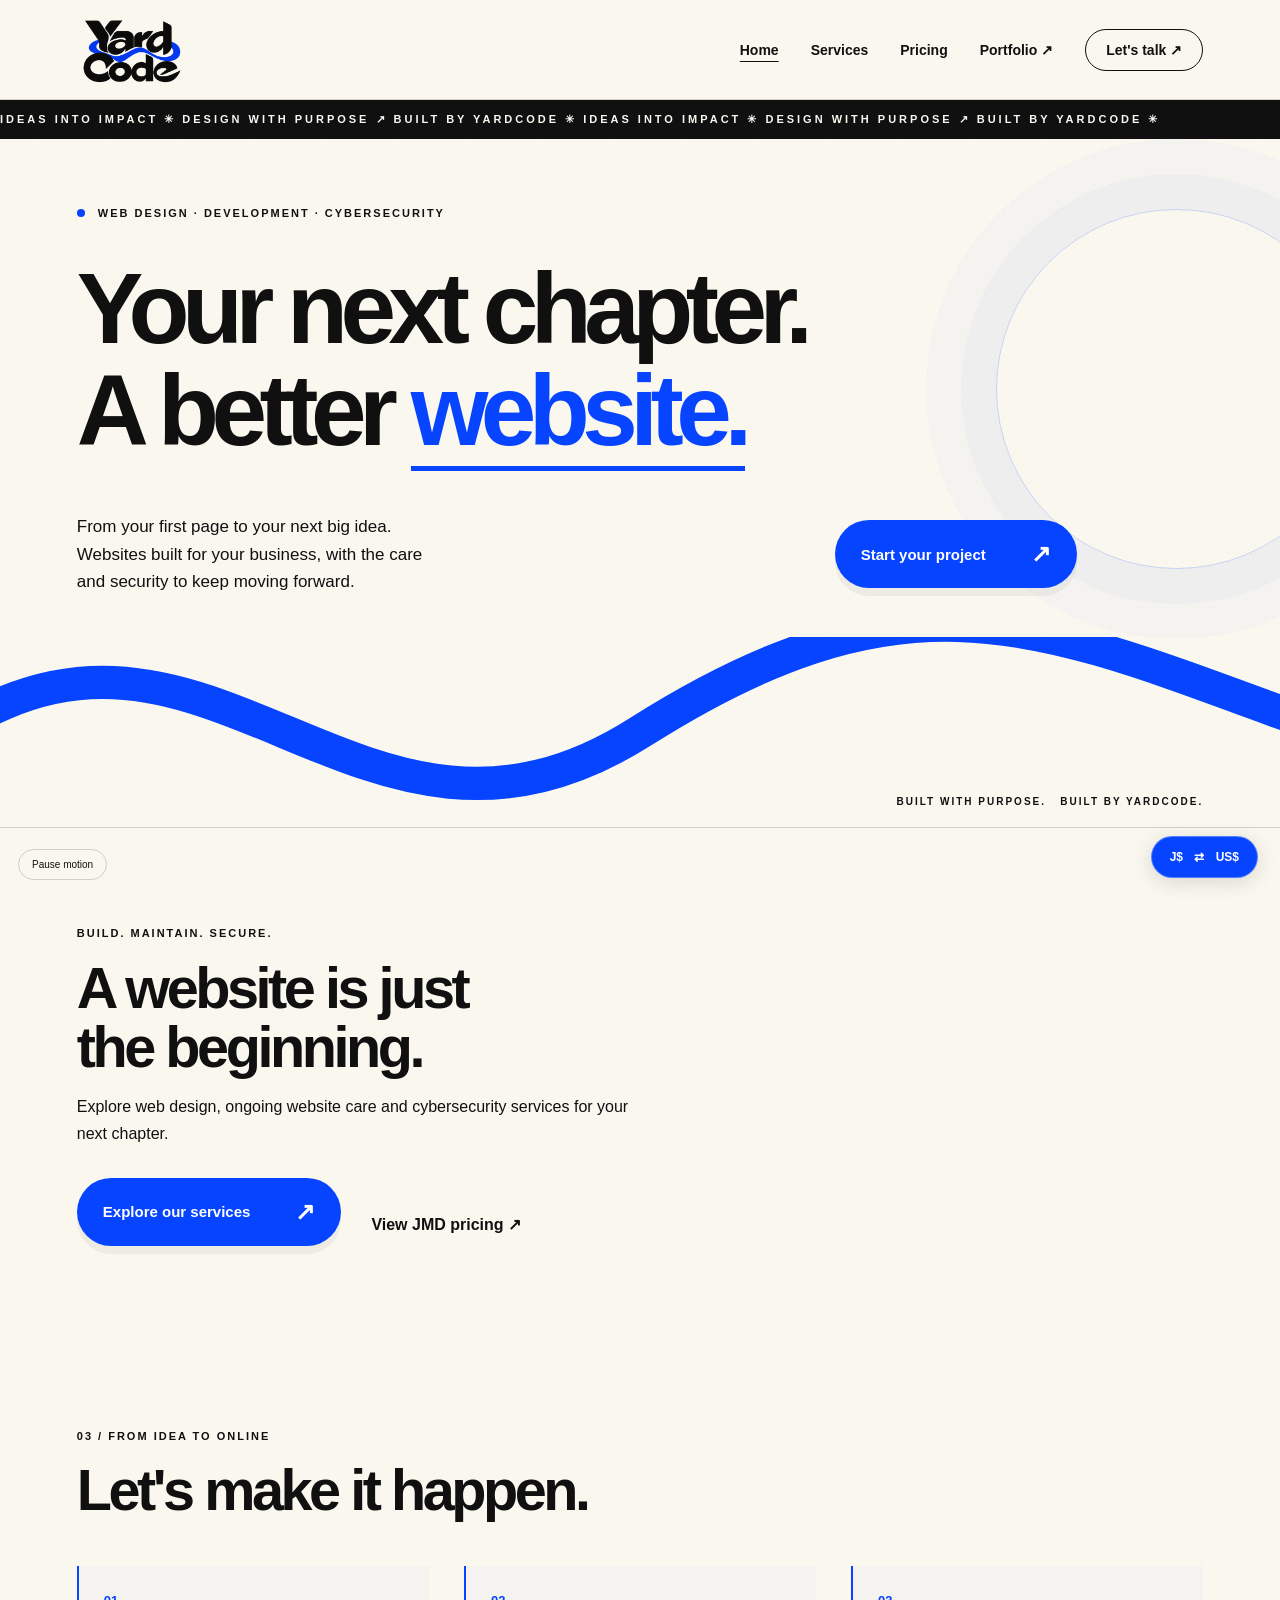
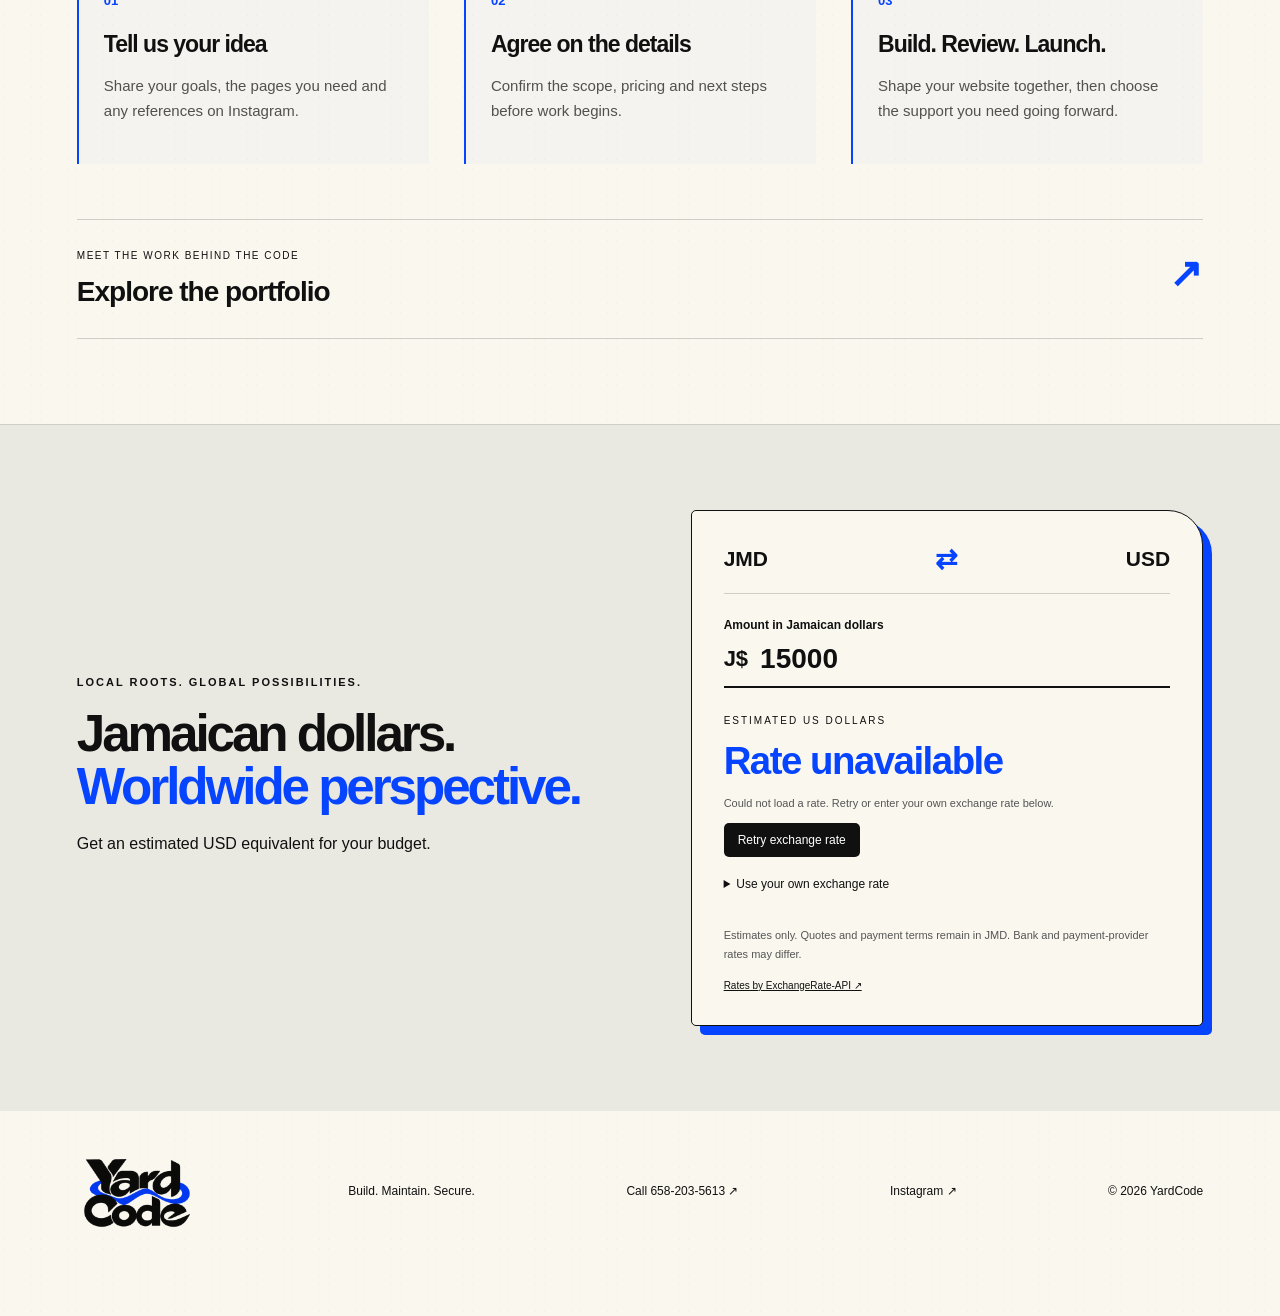
==== commit 512dee1d: "Add business phone number and tap-to-call links" ====
--- a/index.html
+++ b/index.html
@@ -1,7 +1,9 @@
 <!doctype html>
-<html lang="en"><head><meta charset="utf-8"><meta name="viewport" content="width=device-width,initial-scale=1"><meta name="description" content="YardCode web design, website maintenance and cybersecurity services. Explore transparent pricing in Jamaican dollars and discuss your project."><meta name="theme-color" content="#0644ff"><title>YardCode — Build. Maintain. Secure.</title><link rel="stylesheet" href="style.css?v=4"><script src="app.js?v=4" defer></script></head>
+<html lang="en"><head><meta charset="utf-8"><meta name="viewport" content="width=device-width,initial-scale=1"><meta name="description" content="YardCode web design, website maintenance and cybersecurity services. Explore transparent pricing in Jamaican dollars and discuss your project."><meta name="theme-color" content="#0644ff"><title>YardCode — Build. Maintain. Secure.</title><link rel="stylesheet" href="style.css?v=5"><script src="app.js?v=4" defer></script></head>
 <body><a class="skip" href="#main">Skip to content</a>
 <header><a class="wordmark" href="index.html" aria-label="YardCode home"><img src="assets/yardcode-logo.png" alt="YardCode" width="1536" height="1024"></a><button class="menu" aria-expanded="false" aria-controls="navigation">Menu +</button><nav id="navigation" aria-label="Main navigation"><a href="index.html" aria-current="page">Home</a><a href="services.html">Services</a><a href="pricing.html">Pricing</a><a href="https://kevorwilliams18-a11y.github.io/" target="_blank" rel="noopener noreferrer">Portfolio ↗</a><a class="small-cta" href="contact.html">Let's talk ↗</a></nav></header><div class="brand-ticker" aria-hidden="true"><div>IDEAS INTO IMPACT ✳ DESIGN WITH PURPOSE ↗ BUILT BY YARDCODE ✳ IDEAS INTO IMPACT ✳ DESIGN WITH PURPOSE ↗ BUILT BY YARDCODE ✳</div></div>
-<main id="main"><section class="hero"><div class="eyebrow"><span class="dot"></span> WEB DESIGN · DEVELOPMENT · CYBERSECURITY</div><h1>Your next chapter.<br>A better <em>website.</em></h1><div class="hero-bottom"><p>From your first page to your next big idea.<br>Websites built for your business, with the care<br class="desktop"> and security to keep moving forward.</p><a class="button" href="contact.html">Start your project <span>↗</span></a></div><div class="hero-art" aria-hidden="true"><svg viewBox="0 0 1200 200" preserveAspectRatio="none"><path d="M-100 150 C180 -140 320 300 600 100 S1000 5 1300 120"/></svg><span>BUILT WITH PURPOSE. &nbsp; BUILT BY YARDCODE.</span></div></section><section class="section home-overview"><p class="eyebrow">BUILD. MAINTAIN. SECURE.</p><h2>A website is just<br>the beginning.</h2><p>Explore web design, ongoing website care and cybersecurity services for your next chapter.</p><div class="page-actions"><a class="button" href="services.html">Explore our services <span>↗</span></a><a class="text-link" href="pricing.html">View JMD pricing ↗</a></div></section><section class="process section"><p class="eyebrow">03 / FROM IDEA TO ONLINE</p><h2>Let's make it happen.</h2><div class="process-grid"><article><b>01</b><h3>Tell us your idea</h3><p>Share your goals, the pages you need and any references on Instagram.</p></article><article><b>02</b><h3>Agree on the details</h3><p>Confirm the scope, pricing and next steps before work begins.</p></article><article><b>03</b><h3>Build. Review. Launch.</h3><p>Shape your website together, then choose the support you need going forward.</p></article></div><a class="portfolio" href="https://kevorwilliams18-a11y.github.io/" target="_blank" rel="noopener noreferrer"><span>MEET THE WORK BEHIND THE CODE</span><strong>Explore the portfolio</strong><b>↗</b></a></section><section class="section currency-section" id="currency-converter"><div><p class="eyebrow">LOCAL ROOTS. GLOBAL POSSIBILITIES.</p><h2>Jamaican dollars.<br><em>Worldwide perspective.</em></h2><p>Get an estimated USD equivalent for your budget.</p></div><div class="converter-card"><div class="converter-heading"><span>JMD</span><b>⇄</b><span>USD</span></div><label for="jmd-amount">Amount in Jamaican dollars</label><div class="amount-field"><span>J$</span><input id="jmd-amount" type="number" min="0" step="any" value="15000" inputmode="decimal"></div><p class="conversion-label">ESTIMATED US DOLLARS</p><output id="usd-result" for="jmd-amount" aria-live="polite">Loading rate…</output><p id="fx-status" role="status">Checking the latest available exchange rate.</p><button type="button" id="fx-retry" hidden>Retry exchange rate</button><details class="manual-rate"><summary>Use your own exchange rate</summary><label for="manual-rate">JMD for 1 USD</label><input id="manual-rate" type="number" min="0.000001" step="any" placeholder="Enter a rate"><button type="button" id="fx-manual">Apply rate</button></details><p class="fx-note">Estimates only. Quotes and payment terms remain in JMD. Bank and payment-provider rates may differ.</p><a href="https://www.exchangerate-api.com" target="_blank" rel="noopener noreferrer">Rates by ExchangeRate-API ↗</a></div></section><a class="converter-fab" href="#currency-converter" aria-label="Open JMD to USD converter">J$ <span>⇄</span> US$</a><button class="motion-toggle" type="button" aria-pressed="false">Pause motion</button></main><footer><a class="wordmark" href="index.html"><img src="assets/yardcode-logo.png" alt="YardCode" width="1536" height="1024"></a><p>Build. Maintain. Secure.</p><a class="instagram" href="https://www.instagram.com/yard.code?psln=MWxhOWpmZmo4ZGNocQ==">Instagram ↗</a><small>© <span id="year">2026</span> YardCode</small></footer></body></html>
+<main id="main"><section class="hero"><div class="eyebrow"><span class="dot"></span> WEB DESIGN · DEVELOPMENT · CYBERSECURITY</div><h1>Your next chapter.<br>A better <em>website.</em></h1><div class="hero-bottom"><p>From your first page to your next big idea.<br>Websites built for your business, with the care<br class="desktop"> and security to keep moving forward.</p><a class="button" href="contact.html">Start your project <span>↗</span></a></div><div class="hero-art" aria-hidden="true"><svg viewBox="0 0 1200 200" preserveAspectRatio="none"><path d="M-100 150 C180 -140 320 300 600 100 S1000 5 1300 120"/></svg><span>BUILT WITH PURPOSE. &nbsp; BUILT BY YARDCODE.</span></div></section><section class="section home-overview"><p class="eyebrow">BUILD. MAINTAIN. SECURE.</p><h2>A website is just<br>the beginning.</h2><p>Explore web design, ongoing website care and cybersecurity services for your next chapter.</p><div class="page-actions"><a class="button" href="services.html">Explore our services <span>↗</span></a><a class="text-link" href="pricing.html">View JMD pricing ↗</a></div></section><section class="process section"><p class="eyebrow">03 / FROM IDEA TO ONLINE</p><h2>Let's make it happen.</h2><div class="process-grid"><article><b>01</b><h3>Tell us your idea</h3><p>Share your goals, the pages you need and any references on Instagram.</p></article><article><b>02</b><h3>Agree on the details</h3><p>Confirm the scope, pricing and next steps before work begins.</p></article><article><b>03</b><h3>Build. Review. Launch.</h3><p>Shape your website together, then choose the support you need going forward.</p></article></div><a class="portfolio" href="https://kevorwilliams18-a11y.github.io/" target="_blank" rel="noopener noreferrer"><span>MEET THE WORK BEHIND THE CODE</span><strong>Explore the portfolio</strong><b>↗</b></a></section><section class="section currency-section" id="currency-converter"><div><p class="eyebrow">LOCAL ROOTS. GLOBAL POSSIBILITIES.</p><h2>Jamaican dollars.<br><em>Worldwide perspective.</em></h2><p>Get an estimated USD equivalent for your budget.</p></div><div class="converter-card"><div class="converter-heading"><span>JMD</span><b>⇄</b><span>USD</span></div><label for="jmd-amount">Amount in Jamaican dollars</label><div class="amount-field"><span>J$</span><input id="jmd-amount" type="number" min="0" step="any" value="15000" inputmode="decimal"></div><p class="conversion-label">ESTIMATED US DOLLARS</p><output id="usd-result" for="jmd-amount" aria-live="polite">Loading rate…</output><p id="fx-status" role="status">Checking the latest available exchange rate.</p><button type="button" id="fx-retry" hidden>Retry exchange rate</button><details class="manual-rate"><summary>Use your own exchange rate</summary><label for="manual-rate">JMD for 1 USD</label><input id="manual-rate" type="number" min="0.000001" step="any" placeholder="Enter a rate"><button type="button" id="fx-manual">Apply rate</button></details><p class="fx-note">Estimates only. Quotes and payment terms remain in JMD. Bank and payment-provider rates may differ.</p><a href="https://www.exchangerate-api.com" target="_blank" rel="noopener noreferrer">Rates by ExchangeRate-API ↗</a></div></section><a class="converter-fab" href="#currency-converter" aria-label="Open JMD to USD converter">J$ <span>⇄</span> US$</a><button class="motion-toggle" type="button" aria-pressed="false">Pause motion</button></main><footer><a class="wordmark" href="index.html"><img src="assets/yardcode-logo.png" alt="YardCode" width="1536" height="1024"></a><p>Build. Maintain. Secure.</p><a href="tel:+16582035613" aria-label="Call YardCode at 658 203 5613">Call 658-203-5613 ↗</a><a class="instagram" href="https://www.instagram.com/yard.code?psln=MWxhOWpmZmo4ZGNocQ==">Instagram ↗</a><small>© <span id="year">2026</span> YardCode</small></footer></body></html>
 
 
+
+
--- a/style.css
+++ b/style.css
@@ -12,3 +12,4 @@
 .currency-section{background:#eae9e1;display:grid;grid-template-columns:1.1fr 1fr;gap:50px;align-items:center;border-top:1px solid var(--line);position:relative}.currency-section h2{font-size:clamp(34px,4vw,58px)}.currency-section h2 em{font-style:normal;color:var(--blue)}.currency-section>div>p:not(.eyebrow){line-height:1.7}.converter-card{background:var(--paper);padding:32px;border:1px solid var(--ink);border-radius:5px 35px 5px 5px;box-shadow:9px 9px 0 var(--blue)}.converter-heading{display:flex;align-items:center;justify-content:space-between;border-bottom:1px solid var(--line);padding-bottom:18px;margin-bottom:24px;font-weight:800;font-size:21px}.converter-heading b{color:var(--blue);font-size:27px}.converter-card label{display:block;font-size:12px;font-weight:700;margin-bottom:10px}.amount-field{display:flex;align-items:center;border-bottom:2px solid var(--ink);padding-bottom:10px;gap:10px;font-weight:700;font-size:22px}.amount-field input{width:100%;border:0;background:transparent;font:inherit;font-size:28px;min-width:0;color:var(--ink)}.converter-card input:focus-visible{outline:2px solid var(--blue);outline-offset:3px}.conversion-label{font-size:10px;letter-spacing:2px;margin:24px 0 10px}.converter-card output{display:block;color:var(--blue);font-size:clamp(27px,3vw,42px);font-weight:800;letter-spacing:-1.5px;overflow-wrap:anywhere}#fx-status,.fx-note{font-size:11px;line-height:1.7;color:#555}.converter-card>a{font-size:10px;text-decoration:underline}.manual-rate{font-size:12px;margin:20px 0}.manual-rate summary{cursor:pointer;margin-bottom:15px}.manual-rate input{width:100%;padding:10px;border:1px solid var(--line);border-radius:4px;background:var(--paper);margin-bottom:10px}.manual-rate button,#fx-retry{background:var(--ink);border:0;color:white;padding:10px 14px;border-radius:5px;font-size:12px}.converter-fab{position:fixed;z-index:8;bottom:22px;right:22px;border:1px solid #ffffff50;background:var(--blue);color:white;padding:13px 18px;border-radius:30px;box-shadow:0 4px 20px #0002;font-size:12px;font-weight:700;transition:transform .3s}.converter-fab:hover{transform:translateY(-4px);text-decoration:none}.converter-fab span{padding:0 8px}.motion-toggle{position:fixed;z-index:8;bottom:20px;left:18px;background:var(--paper);color:var(--ink);border:1px solid var(--line);padding:9px 13px;border-radius:20px;font-size:10px}.currency-switch{display:flex;gap:10px;align-items:center;flex-wrap:wrap;margin-bottom:28px;font-size:12px}.currency-switch button{border:1px solid #777;background:none;color:var(--paper);padding:10px 18px;border-radius:22px}.currency-switch button[aria-pressed=true]{background:var(--paper);color:var(--ink)}.currency-switch button:disabled{opacity:.4;cursor:wait}#pricing-fx-note{width:100%;font-size:11px;color:#b9b9b4}.reveal{opacity:0;transform:translateY(22px);transition:opacity .65s var(--delay,0ms),transform .65s var(--delay,0ms)}.reveal.is-visible{opacity:1;transform:translateY(0)}footer{padding-bottom:85px}
 @keyframes ticker-drift{to{transform:translateX(-50%)}}@keyframes orbit-breathe{50%{transform:translate(-25px,20px) scale(.88)}}@keyframes ribbon-flow{to{transform:translateY(12px) scaleX(1.05)}}@keyframes headline-arrive{from{opacity:0;transform:translateY(20px)}to{opacity:1;transform:translateY(0)}}@keyframes ink-line{from{transform:scaleX(0)}to{transform:scaleX(1)}}@keyframes signal-pulse{50%{box-shadow:0 0 0 6px #0644ff15}}@keyframes studio-spin{to{transform:rotate(360deg)}}
 .motion-paused *,.motion-paused *:before,.motion-paused *:after{animation:none!important;transition:none!important}.motion-paused .reveal{opacity:1;transform:none}.motion-paused{scroll-behavior:auto}@media(max-width:700px){.currency-section{grid-template-columns:1fr;gap:30px}.converter-card{padding:24px;box-shadow:6px 6px 0 var(--blue)}.brand-ticker{font-size:9px;padding:10px 0}.hero:before,.page-intro:before{opacity:.5}.converter-fab{bottom:15px;right:12px;font-size:11px}.contact:after{font-size:260px}.motion-toggle{bottom:17px;left:12px}.catalog-grid article:hover{transform:none}.hero h1 em:after,.page-intro h1 em:after{height:3px}}@media(prefers-reduced-motion:reduce){*,*:before,*:after{animation:none!important;transition:none!important}.reveal{opacity:1;transform:none}}
+.page-intro{overflow:hidden}.currency-section>div{min-width:0}.converter-card{min-width:0}
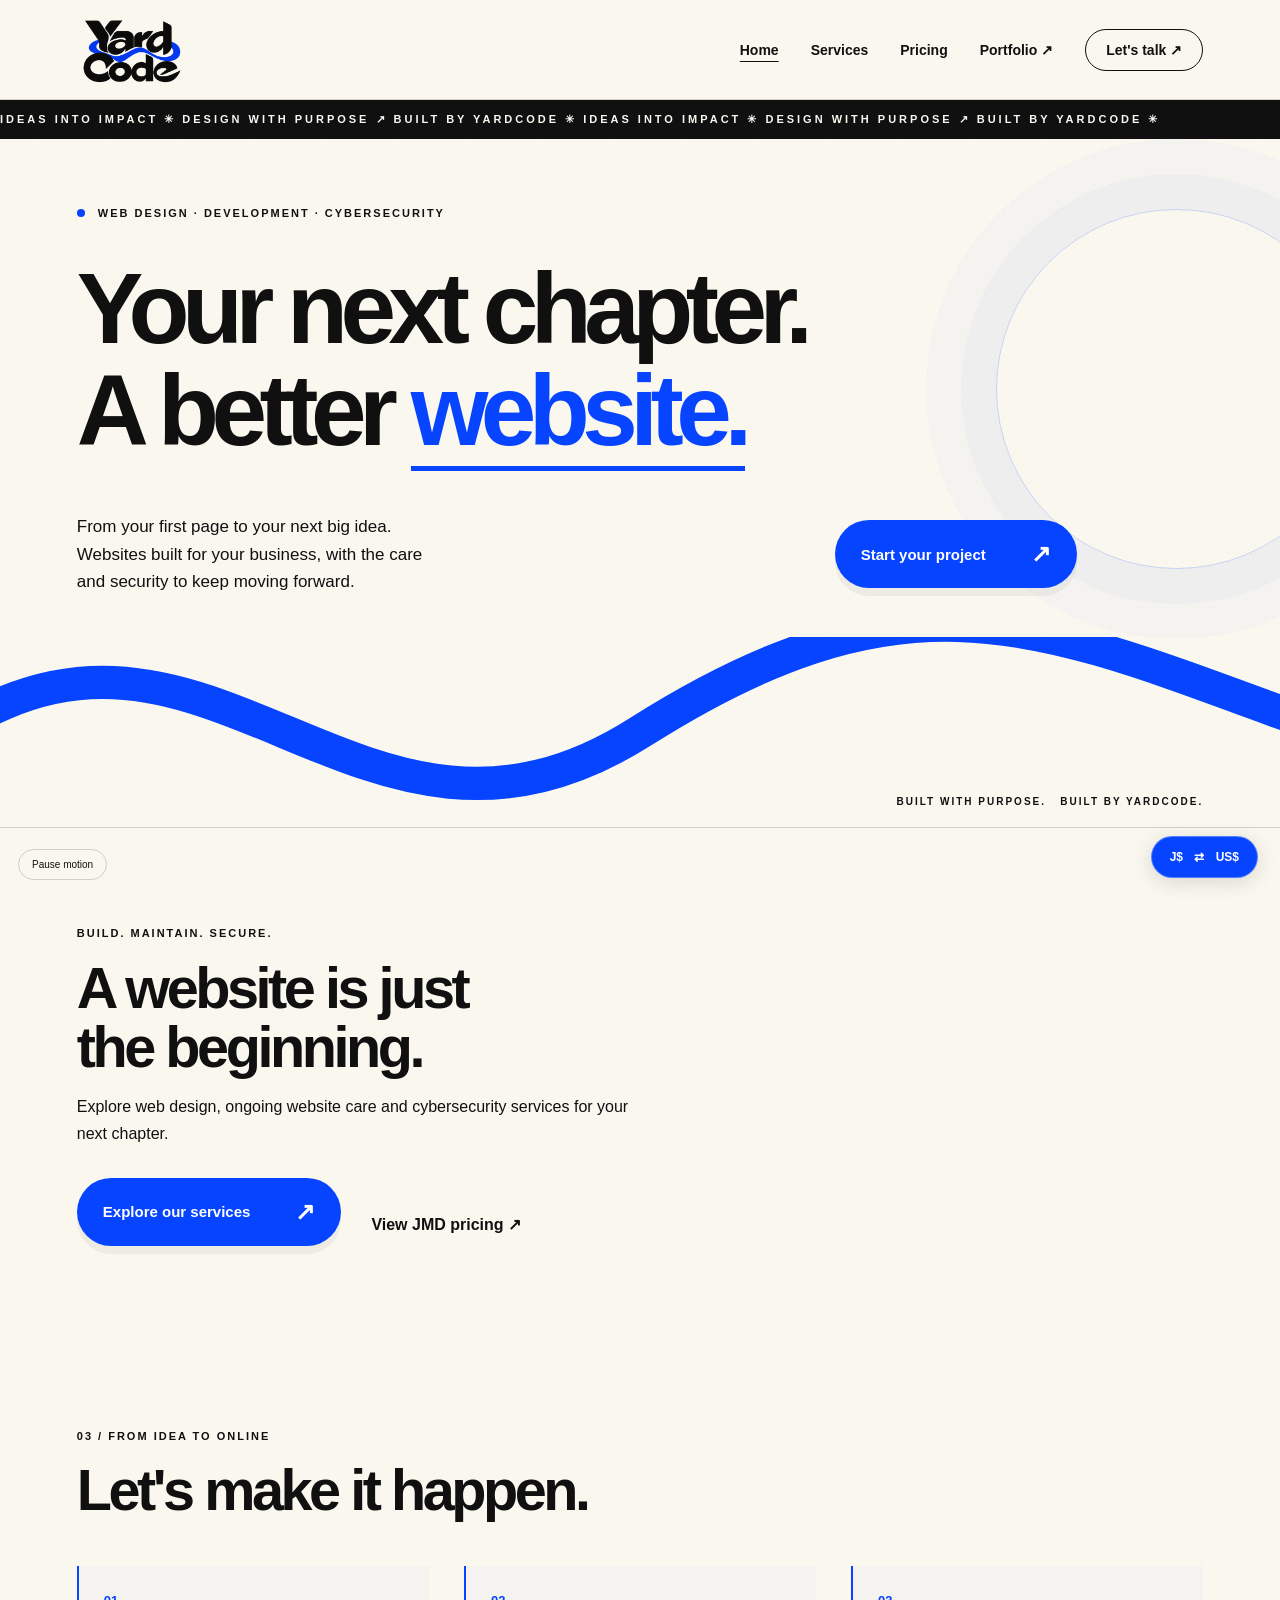
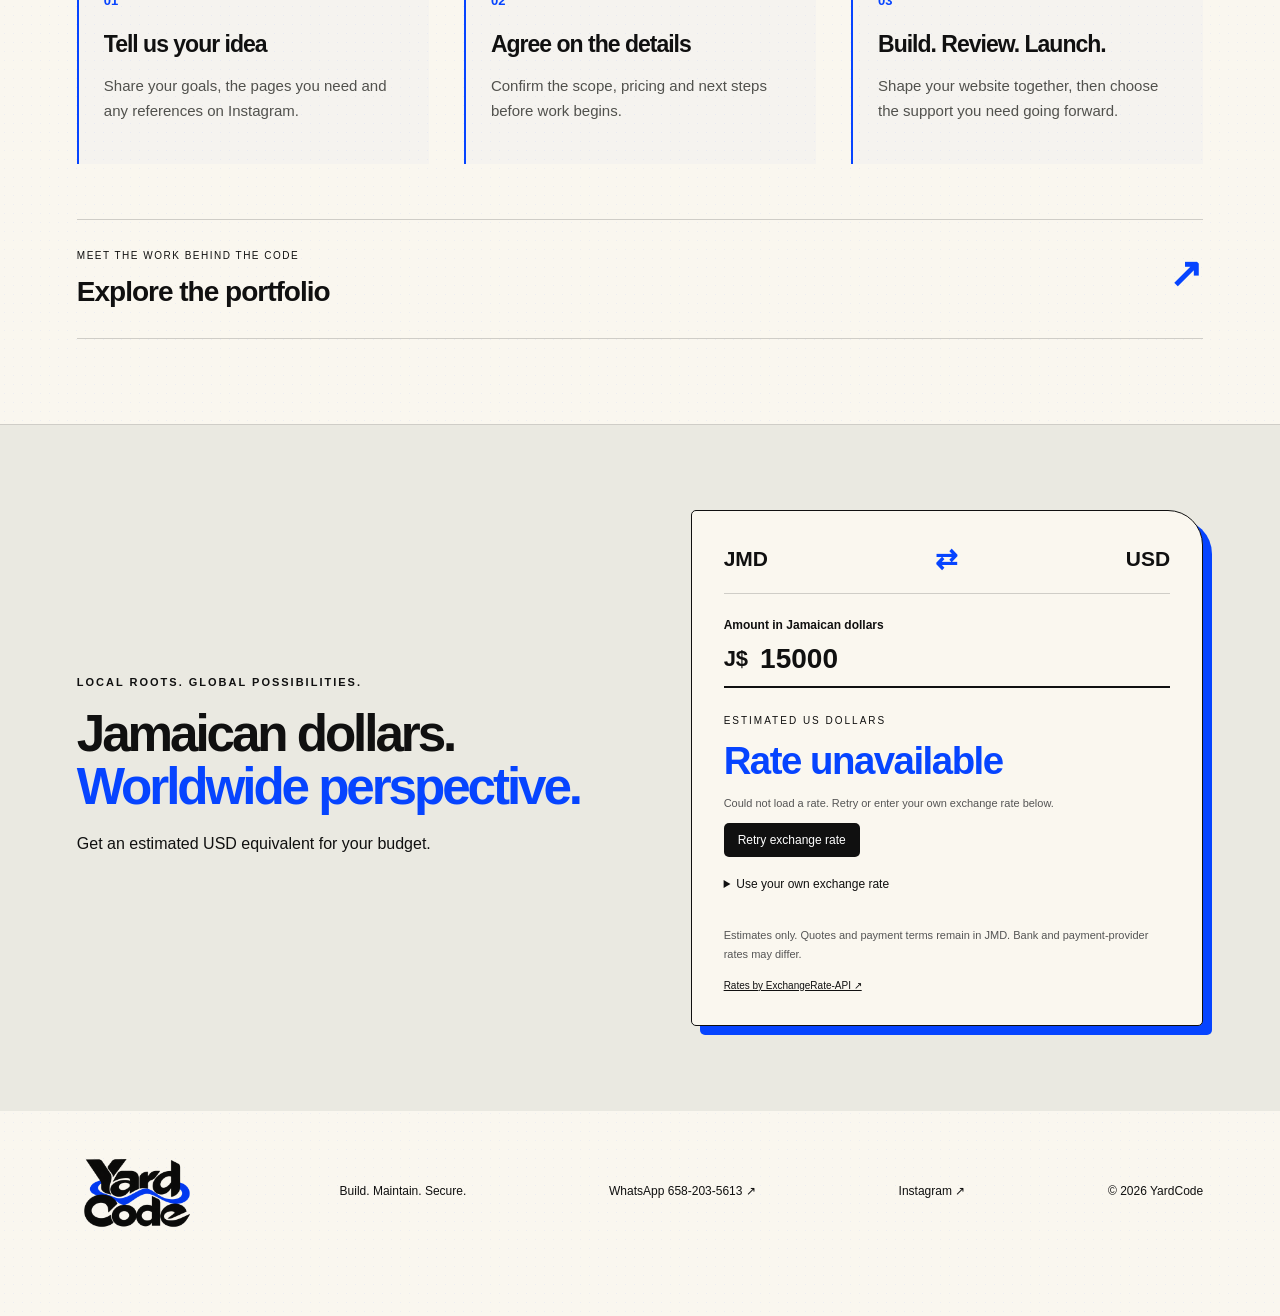
==== commit 041160d8: "Open business number in WhatsApp" ====
--- a/index.html
+++ b/index.html
@@ -2,8 +2,9 @@
 <html lang="en"><head><meta charset="utf-8"><meta name="viewport" content="width=device-width,initial-scale=1"><meta name="description" content="YardCode web design, website maintenance and cybersecurity services. Explore transparent pricing in Jamaican dollars and discuss your project."><meta name="theme-color" content="#0644ff"><title>YardCode — Build. Maintain. Secure.</title><link rel="stylesheet" href="style.css?v=5"><script src="app.js?v=4" defer></script></head>
 <body><a class="skip" href="#main">Skip to content</a>
 <header><a class="wordmark" href="index.html" aria-label="YardCode home"><img src="assets/yardcode-logo.png" alt="YardCode" width="1536" height="1024"></a><button class="menu" aria-expanded="false" aria-controls="navigation">Menu +</button><nav id="navigation" aria-label="Main navigation"><a href="index.html" aria-current="page">Home</a><a href="services.html">Services</a><a href="pricing.html">Pricing</a><a href="https://kevorwilliams18-a11y.github.io/" target="_blank" rel="noopener noreferrer">Portfolio ↗</a><a class="small-cta" href="contact.html">Let's talk ↗</a></nav></header><div class="brand-ticker" aria-hidden="true"><div>IDEAS INTO IMPACT ✳ DESIGN WITH PURPOSE ↗ BUILT BY YARDCODE ✳ IDEAS INTO IMPACT ✳ DESIGN WITH PURPOSE ↗ BUILT BY YARDCODE ✳</div></div>
-<main id="main"><section class="hero"><div class="eyebrow"><span class="dot"></span> WEB DESIGN · DEVELOPMENT · CYBERSECURITY</div><h1>Your next chapter.<br>A better <em>website.</em></h1><div class="hero-bottom"><p>From your first page to your next big idea.<br>Websites built for your business, with the care<br class="desktop"> and security to keep moving forward.</p><a class="button" href="contact.html">Start your project <span>↗</span></a></div><div class="hero-art" aria-hidden="true"><svg viewBox="0 0 1200 200" preserveAspectRatio="none"><path d="M-100 150 C180 -140 320 300 600 100 S1000 5 1300 120"/></svg><span>BUILT WITH PURPOSE. &nbsp; BUILT BY YARDCODE.</span></div></section><section class="section home-overview"><p class="eyebrow">BUILD. MAINTAIN. SECURE.</p><h2>A website is just<br>the beginning.</h2><p>Explore web design, ongoing website care and cybersecurity services for your next chapter.</p><div class="page-actions"><a class="button" href="services.html">Explore our services <span>↗</span></a><a class="text-link" href="pricing.html">View JMD pricing ↗</a></div></section><section class="process section"><p class="eyebrow">03 / FROM IDEA TO ONLINE</p><h2>Let's make it happen.</h2><div class="process-grid"><article><b>01</b><h3>Tell us your idea</h3><p>Share your goals, the pages you need and any references on Instagram.</p></article><article><b>02</b><h3>Agree on the details</h3><p>Confirm the scope, pricing and next steps before work begins.</p></article><article><b>03</b><h3>Build. Review. Launch.</h3><p>Shape your website together, then choose the support you need going forward.</p></article></div><a class="portfolio" href="https://kevorwilliams18-a11y.github.io/" target="_blank" rel="noopener noreferrer"><span>MEET THE WORK BEHIND THE CODE</span><strong>Explore the portfolio</strong><b>↗</b></a></section><section class="section currency-section" id="currency-converter"><div><p class="eyebrow">LOCAL ROOTS. GLOBAL POSSIBILITIES.</p><h2>Jamaican dollars.<br><em>Worldwide perspective.</em></h2><p>Get an estimated USD equivalent for your budget.</p></div><div class="converter-card"><div class="converter-heading"><span>JMD</span><b>⇄</b><span>USD</span></div><label for="jmd-amount">Amount in Jamaican dollars</label><div class="amount-field"><span>J$</span><input id="jmd-amount" type="number" min="0" step="any" value="15000" inputmode="decimal"></div><p class="conversion-label">ESTIMATED US DOLLARS</p><output id="usd-result" for="jmd-amount" aria-live="polite">Loading rate…</output><p id="fx-status" role="status">Checking the latest available exchange rate.</p><button type="button" id="fx-retry" hidden>Retry exchange rate</button><details class="manual-rate"><summary>Use your own exchange rate</summary><label for="manual-rate">JMD for 1 USD</label><input id="manual-rate" type="number" min="0.000001" step="any" placeholder="Enter a rate"><button type="button" id="fx-manual">Apply rate</button></details><p class="fx-note">Estimates only. Quotes and payment terms remain in JMD. Bank and payment-provider rates may differ.</p><a href="https://www.exchangerate-api.com" target="_blank" rel="noopener noreferrer">Rates by ExchangeRate-API ↗</a></div></section><a class="converter-fab" href="#currency-converter" aria-label="Open JMD to USD converter">J$ <span>⇄</span> US$</a><button class="motion-toggle" type="button" aria-pressed="false">Pause motion</button></main><footer><a class="wordmark" href="index.html"><img src="assets/yardcode-logo.png" alt="YardCode" width="1536" height="1024"></a><p>Build. Maintain. Secure.</p><a href="tel:+16582035613" aria-label="Call YardCode at 658 203 5613">Call 658-203-5613 ↗</a><a class="instagram" href="https://www.instagram.com/yard.code?psln=MWxhOWpmZmo4ZGNocQ==">Instagram ↗</a><small>© <span id="year">2026</span> YardCode</small></footer></body></html>
+<main id="main"><section class="hero"><div class="eyebrow"><span class="dot"></span> WEB DESIGN · DEVELOPMENT · CYBERSECURITY</div><h1>Your next chapter.<br>A better <em>website.</em></h1><div class="hero-bottom"><p>From your first page to your next big idea.<br>Websites built for your business, with the care<br class="desktop"> and security to keep moving forward.</p><a class="button" href="contact.html">Start your project <span>↗</span></a></div><div class="hero-art" aria-hidden="true"><svg viewBox="0 0 1200 200" preserveAspectRatio="none"><path d="M-100 150 C180 -140 320 300 600 100 S1000 5 1300 120"/></svg><span>BUILT WITH PURPOSE. &nbsp; BUILT BY YARDCODE.</span></div></section><section class="section home-overview"><p class="eyebrow">BUILD. MAINTAIN. SECURE.</p><h2>A website is just<br>the beginning.</h2><p>Explore web design, ongoing website care and cybersecurity services for your next chapter.</p><div class="page-actions"><a class="button" href="services.html">Explore our services <span>↗</span></a><a class="text-link" href="pricing.html">View JMD pricing ↗</a></div></section><section class="process section"><p class="eyebrow">03 / FROM IDEA TO ONLINE</p><h2>Let's make it happen.</h2><div class="process-grid"><article><b>01</b><h3>Tell us your idea</h3><p>Share your goals, the pages you need and any references on Instagram.</p></article><article><b>02</b><h3>Agree on the details</h3><p>Confirm the scope, pricing and next steps before work begins.</p></article><article><b>03</b><h3>Build. Review. Launch.</h3><p>Shape your website together, then choose the support you need going forward.</p></article></div><a class="portfolio" href="https://kevorwilliams18-a11y.github.io/" target="_blank" rel="noopener noreferrer"><span>MEET THE WORK BEHIND THE CODE</span><strong>Explore the portfolio</strong><b>↗</b></a></section><section class="section currency-section" id="currency-converter"><div><p class="eyebrow">LOCAL ROOTS. GLOBAL POSSIBILITIES.</p><h2>Jamaican dollars.<br><em>Worldwide perspective.</em></h2><p>Get an estimated USD equivalent for your budget.</p></div><div class="converter-card"><div class="converter-heading"><span>JMD</span><b>⇄</b><span>USD</span></div><label for="jmd-amount">Amount in Jamaican dollars</label><div class="amount-field"><span>J$</span><input id="jmd-amount" type="number" min="0" step="any" value="15000" inputmode="decimal"></div><p class="conversion-label">ESTIMATED US DOLLARS</p><output id="usd-result" for="jmd-amount" aria-live="polite">Loading rate…</output><p id="fx-status" role="status">Checking the latest available exchange rate.</p><button type="button" id="fx-retry" hidden>Retry exchange rate</button><details class="manual-rate"><summary>Use your own exchange rate</summary><label for="manual-rate">JMD for 1 USD</label><input id="manual-rate" type="number" min="0.000001" step="any" placeholder="Enter a rate"><button type="button" id="fx-manual">Apply rate</button></details><p class="fx-note">Estimates only. Quotes and payment terms remain in JMD. Bank and payment-provider rates may differ.</p><a href="https://www.exchangerate-api.com" target="_blank" rel="noopener noreferrer">Rates by ExchangeRate-API ↗</a></div></section><a class="converter-fab" href="#currency-converter" aria-label="Open JMD to USD converter">J$ <span>⇄</span> US$</a><button class="motion-toggle" type="button" aria-pressed="false">Pause motion</button></main><footer><a class="wordmark" href="index.html"><img src="assets/yardcode-logo.png" alt="YardCode" width="1536" height="1024"></a><p>Build. Maintain. Secure.</p><a href="https://wa.me/16582035613" target="_blank" rel="noopener noreferrer" aria-label="Message YardCode on WhatsApp at 658 203 5613">WhatsApp 658-203-5613 ↗</a><a class="instagram" href="https://www.instagram.com/yard.code?psln=MWxhOWpmZmo4ZGNocQ==">Instagram ↗</a><small>© <span id="year">2026</span> YardCode</small></footer></body></html>
 
 
 
 
+
